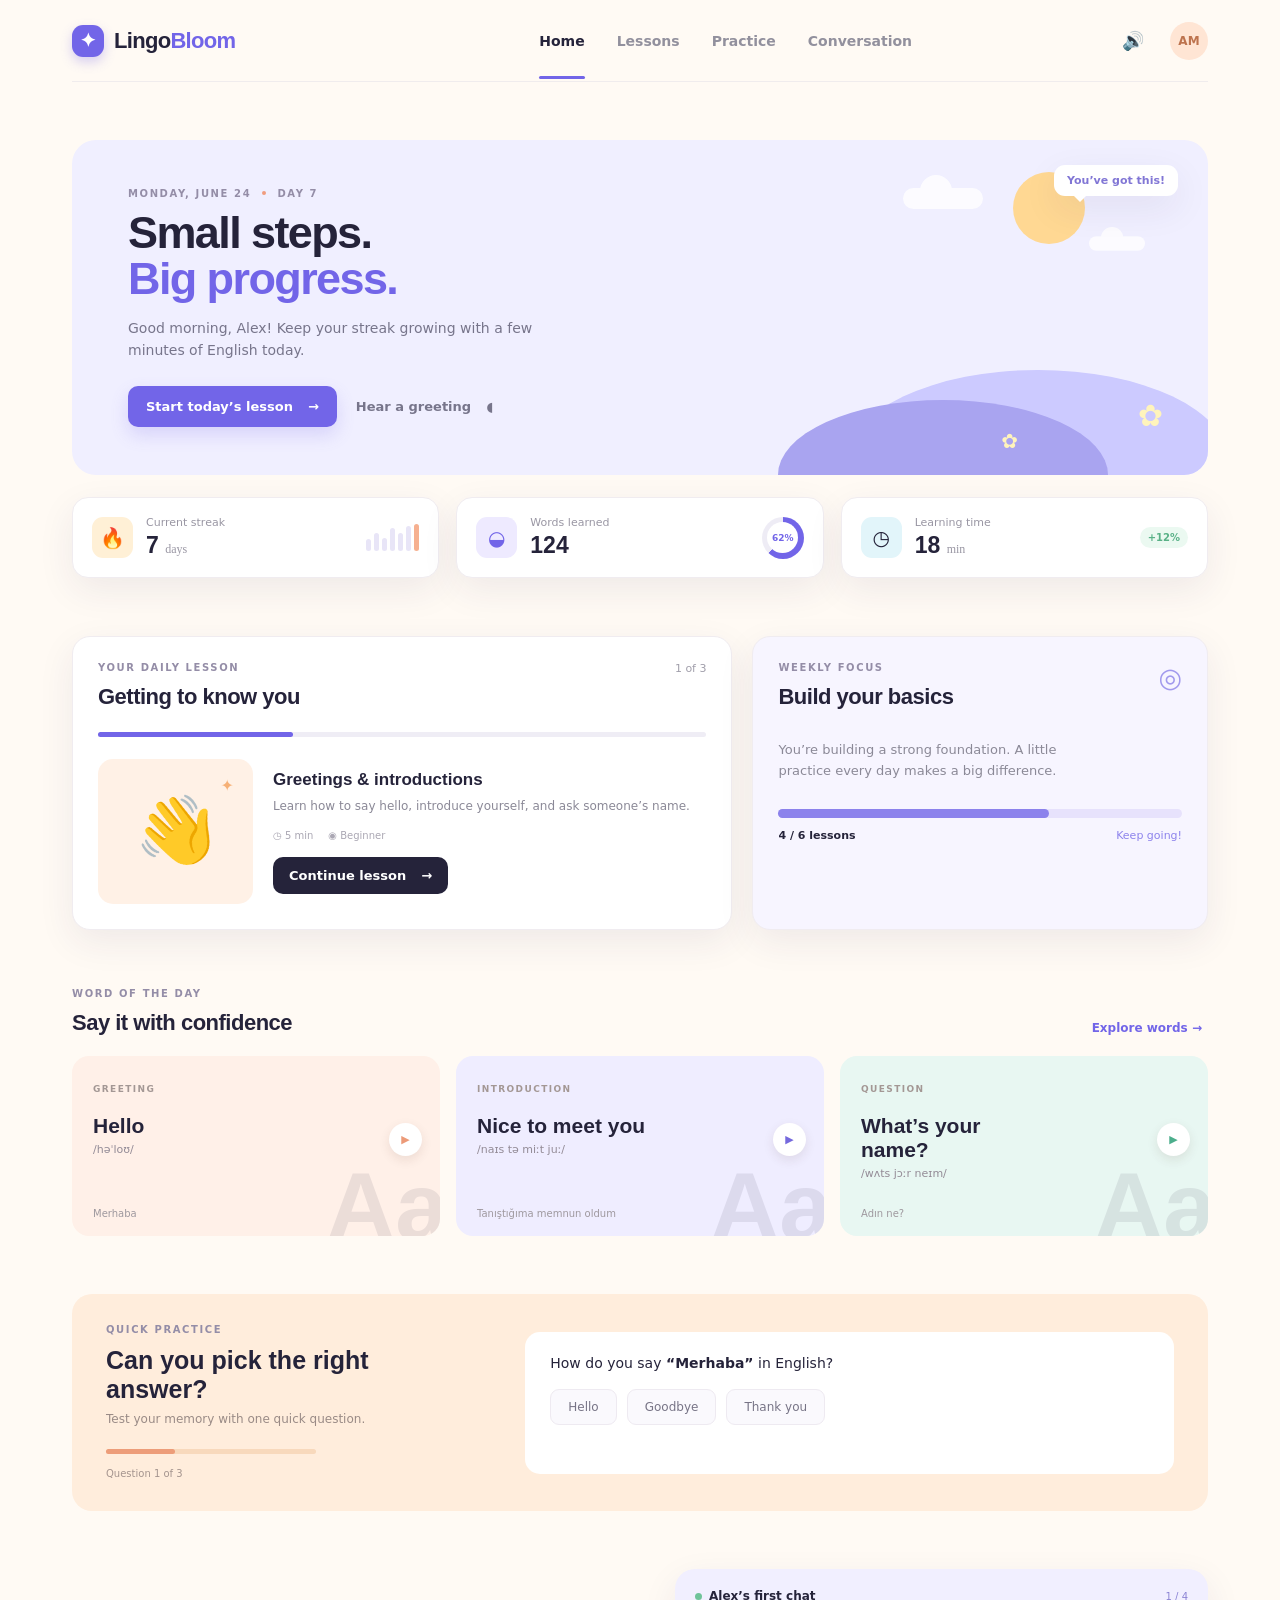
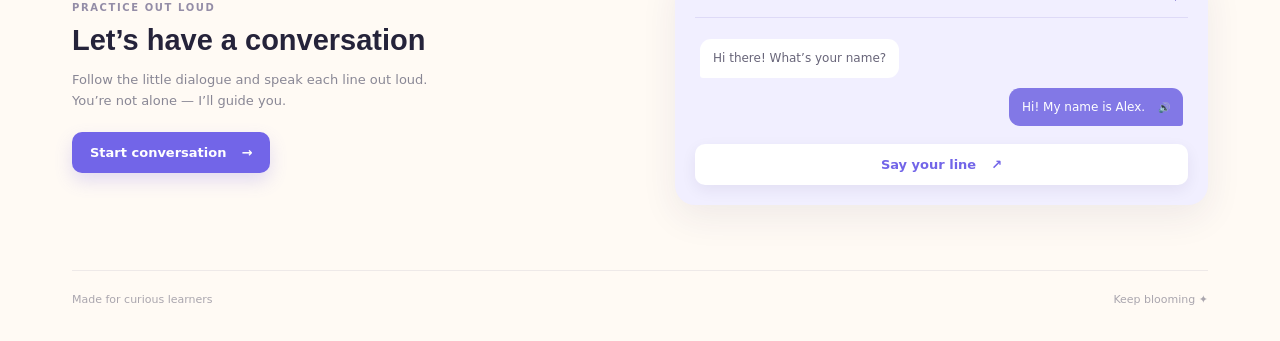
==== index.html @ 83418c1d "Deploy English learning app to GitHub Pages Co-authored-by: Copilot App <223556219+Copilot@users.nor" ====
<!doctype html>
<html lang="en">
  <head>
    <meta charset="UTF-8" />
    <meta name="viewport" content="width=device-width, initial-scale=1.0" />
    <meta name="description" content="LingoBloom — a friendly beginner English learning dashboard." />
    <title>LingoBloom · Learn English</title>
    <link rel="stylesheet" href="styles.css" />
  </head>
  <body>
    <div class="app-shell">
      <header class="topbar">
        <a class="brand" href="#home" aria-label="LingoBloom home">
          <span class="brand-mark">✦</span>
          <span>Lingo<span>Bloom</span></span>
        </a>
        <nav class="desktop-nav" aria-label="Main navigation">
          <a class="active" href="#home">Home</a>
          <a href="#lesson">Lessons</a>
          <a href="#practice">Practice</a>
          <a href="#conversation">Conversation</a>
        </nav>
        <div class="top-actions">
          <button class="icon-button" id="soundToggle" aria-label="Toggle sound" title="Toggle sound">🔊</button>
          <div class="avatar" aria-label="Learner profile">AM</div>
        </div>
      </header>

      <main>
        <section class="hero section" id="home">
          <div class="hero-copy">
            <p class="eyebrow">MONDAY, JUNE 24 <span class="dot"></span> DAY 7</p>
            <h1>Small steps.<br /><em>Big progress.</em></h1>
            <p class="hero-text">Good morning, Alex! Keep your streak growing with a few minutes of English today.</p>
            <div class="hero-actions">
              <a class="button button-primary" href="#lesson">Start today’s lesson <span>→</span></a>
              <button class="button button-quiet" id="greetButton">Hear a greeting <span>◖</span></button>
            </div>
          </div>
          <div class="hero-art" aria-hidden="true">
            <div class="sun"></div>
            <div class="cloud cloud-one"></div><div class="cloud cloud-two"></div>
            <div class="hill hill-back"></div><div class="hill hill-front"></div>
            <div class="flower flower-one">✿</div><div class="flower flower-two">✿</div>
            <div class="speech-bubble">You’ve got this!</div>
          </div>
        </section>

        <section class="stats-grid" aria-label="Your learning stats">
          <article class="stat-card streak-card">
            <div class="stat-icon">🔥</div><div><span class="stat-label">Current streak</span><strong>7 <small>days</small></strong></div>
            <div class="mini-bars" aria-hidden="true"><i></i><i></i><i></i><i></i><i></i><i></i><i class="today"></i></div>
          </article>
          <article class="stat-card">
            <div class="stat-icon purple">◒</div><div><span class="stat-label">Words learned</span><strong>124</strong></div>
            <div class="progress-ring" aria-label="62 percent of weekly goal"><span>62%</span></div>
          </article>
          <article class="stat-card">
            <div class="stat-icon blue">◷</div><div><span class="stat-label">Learning time</span><strong>18 <small>min</small></strong></div>
            <span class="trend">+12%</span>
          </article>
        </section>

        <div class="content-grid section">
          <section class="panel lesson-panel" id="lesson">
            <div class="panel-heading">
              <div><p class="eyebrow">YOUR DAILY LESSON</p><h2>Getting to know you</h2></div>
              <span class="lesson-count">1 of 3</span>
            </div>
            <div class="lesson-progress"><span></span></div>
            <div class="lesson-body">
              <div class="lesson-illustration" aria-hidden="true"><span>👋</span><i>✦</i></div>
              <div class="lesson-details">
                <h3>Greetings & introductions</h3>
                <p>Learn how to say hello, introduce yourself, and ask someone’s name.</p>
                <div class="lesson-meta"><span>◷ 5 min</span><span>◉ Beginner</span></div>
                <a class="button button-dark" href="#vocabulary">Continue lesson <span>→</span></a>
              </div>
            </div>
          </section>

          <aside class="panel focus-panel">
            <div class="panel-heading"><div><p class="eyebrow">WEEKLY FOCUS</p><h2>Build your basics</h2></div><span class="target-icon">◎</span></div>
            <p class="focus-copy">You’re building a strong foundation. A little practice every day makes a big difference.</p>
            <div class="focus-meter"><span></span></div>
            <div class="focus-footer"><strong>4 / 6 lessons</strong><span>Keep going!</span></div>
          </aside>
        </div>

        <section class="section" id="vocabulary">
          <div class="section-heading"><div><p class="eyebrow">WORD OF THE DAY</p><h2>Say it with confidence</h2></div><button class="text-button" id="shuffleWords">Explore words <span>→</span></button></div>
          <div class="vocab-grid">
            <article class="vocab-card coral"><span class="word-type">GREETING</span><h3>Hello</h3><p>/həˈloʊ/</p><button class="play-word" data-speech="Hello!">▶</button><span class="translation">Merhaba</span></article>
            <article class="vocab-card lavender"><span class="word-type">INTRODUCTION</span><h3>Nice to meet you</h3><p>/naɪs tə miːt juː/</p><button class="play-word" data-speech="Nice to meet you!">▶</button><span class="translation">Tanıştığıma memnun oldum</span></article>
            <article class="vocab-card mint"><span class="word-type">QUESTION</span><h3>What’s your name?</h3><p>/wʌts jɔːr neɪm/</p><button class="play-word" data-speech="What's your name?">▶</button><span class="translation">Adın ne?</span></article>
          </div>
        </section>

        <section class="practice-row section" id="practice">
          <div class="practice-copy"><p class="eyebrow">QUICK PRACTICE</p><h2>Can you pick the right answer?</h2><p>Test your memory with one quick question.</p><div class="quiz-progress"><span></span></div><span class="question-count">Question 1 of 3</span></div>
          <div class="quiz-card" id="quizCard"><p class="quiz-prompt">How do you say <strong>“Merhaba”</strong> in English?</p><div class="quiz-options"><button data-correct="true">Hello</button><button>Goodbye</button><button>Thank you</button></div><p class="quiz-feedback" aria-live="polite"></p></div>
        </section>

        <section class="conversation-section section" id="conversation">
          <div class="conversation-copy"><p class="eyebrow">PRACTICE OUT LOUD</p><h2>Let’s have a conversation</h2><p>Follow the little dialogue and speak each line out loud. You’re not alone — I’ll guide you.</p><a class="button button-primary" href="#conversationCard">Start conversation <span>→</span></a></div>
          <div class="conversation-card" id="conversationCard">
            <div class="conversation-top"><span class="online-dot"></span><strong>Alex’s first chat</strong><span class="progress-pill">1 / 4</span></div>
            <div class="chat"><div class="message bot">Hi there! What’s your name?</div><button class="message user-message speak-message" data-speech="Hi! My name is Alex.">Hi! My name is Alex. <span>🔊</span></button><div class="message bot next-message hidden">Nice to meet you, Alex!</div></div>
            <button class="button button-light" id="nextConversation">Say your line <span>↗</span></button>
          </div>
        </section>
      </main>
      <footer><span>Made for curious learners</span><span>Keep blooming ✦</span></footer>
    </div>
    <script src="app.js"></script>
  </body>
</html>
---- styles.css ----
:root{--ink:#25233a;--muted:#77758a;--cream:#fffaf4;--purple:#7265e8;--purple-dark:#5548c9;--line:#eeeaf0;--shadow:0 12px 36px rgba(49,39,88,.08);font-family:Inter,ui-sans-serif,system-ui,-apple-system,BlinkMacSystemFont,"Segoe UI",sans-serif;color:var(--ink);background:var(--cream)}
*{box-sizing:border-box}html{scroll-behavior:smooth}body{margin:0;background:var(--cream)}button,a{font:inherit}button{cursor:pointer;border:0}a{text-decoration:none;color:inherit}.app-shell{max-width:1220px;margin:auto;padding:0 42px}.topbar{height:82px;display:flex;align-items:center;justify-content:space-between;border-bottom:1px solid #f0eced}.brand{display:flex;align-items:center;gap:10px;font:700 22px Outfit,sans-serif;letter-spacing:-.7px}.brand span span{color:var(--purple)}.brand-mark{display:grid;place-items:center;width:32px;height:32px;border-radius:11px;background:var(--purple);color:white;font-size:19px;box-shadow:0 5px 12px #7669e84d}.desktop-nav{display:flex;gap:32px;margin-left:100px}.desktop-nav a{color:#92909d;font-size:14px;font-weight:600;padding:30px 0;position:relative}.desktop-nav a.active,.desktop-nav a:hover{color:var(--ink)}.desktop-nav a.active:after{content:'';position:absolute;bottom:0;left:0;right:0;height:3px;background:var(--purple);border-radius:5px}.top-actions{display:flex;align-items:center;gap:20px}.icon-button{background:none;color:#77758a;font-size:18px}.avatar{display:grid;place-items:center;width:38px;height:38px;border-radius:50%;background:#ffe5d4;color:#bd734e;font-size:12px;font-weight:700}.section{margin-top:58px}.hero{display:flex;min-height:290px;position:relative;overflow:hidden;border-radius:24px;padding:48px 56px;background:#f0efff}.hero-copy{position:relative;z-index:2;max-width:580px}.eyebrow{font-size:10px;letter-spacing:1.6px;font-weight:700;color:#948da7;margin:0 0 11px}.dot{display:inline-block;width:4px;height:4px;background:#f09c7f;border-radius:50%;margin:0 6px 2px}.hero h1{font:600 45px/1.03 Outfit,sans-serif;letter-spacing:-1.6px;margin:0 0 14px}.hero h1 em{font-style:normal;color:var(--purple)}.hero-text{max-width:410px;color:#77758b;line-height:1.6;font-size:14px;margin:0 0 25px}.hero-actions{display:flex;align-items:center;gap:15px}.button{display:inline-flex;align-items:center;gap:15px;padding:13px 18px;border-radius:10px;font-size:13px;font-weight:700;transition:.2s}.button:hover{transform:translateY(-2px)}.button-primary{background:var(--purple);color:white;box-shadow:0 8px 18px #7265e833}.button-primary:hover{background:var(--purple-dark)}.button-quiet{background:transparent;color:#77758b;padding-left:4px}.button-dark{background:var(--ink);color:#fff;padding:11px 16px}.button-light{background:#fff;color:var(--purple);box-shadow:0 5px 15px #271e5712}.hero-art{position:absolute;right:0;top:0;width:45%;height:100%;overflow:hidden}.sun{position:absolute;width:72px;height:72px;border-radius:50%;background:#ffd893;right:24%;top:32px}.cloud{position:absolute;background:#fff;border-radius:30px;width:80px;height:21px;opacity:.8}.cloud:before{content:'';position:absolute;width:32px;height:32px;border-radius:50%;background:inherit;left:17px;top:-13px}.cloud-one{top:48px;right:44%}.cloud-two{top:93px;right:10%;transform:scale(.7)}.hill{position:absolute;border-radius:50% 50% 0 0;bottom:-75px}.hill-back{background:#cccaff;width:380px;height:180px;right:-20px}.hill-front{background:#a9a4f0;width:330px;height:150px;right:100px}.flower{position:absolute;color:#fff4bc;font-size:30px}.flower-one{bottom:42px;right:45px}.flower-two{bottom:22px;right:190px;font-size:20px}.speech-bubble{position:absolute;right:30px;top:25px;padding:9px 13px;background:#fff;border-radius:11px;color:#8176d5;font-size:11px;font-weight:700;box-shadow:var(--shadow)}.speech-bubble:after{content:'';position:absolute;bottom:-6px;left:20px;border:6px solid transparent;border-top-color:#fff;border-bottom:0}.stats-grid{display:grid;grid-template-columns:repeat(3,1fr);gap:17px;margin-top:22px}.stat-card{background:white;border:1px solid #f0ecf0;border-radius:16px;padding:18px 19px;display:flex;align-items:center;gap:13px;position:relative;box-shadow:var(--shadow)}.stat-icon{display:grid;place-items:center;background:#fff0d6;border-radius:11px;width:41px;height:41px;font-size:20px}.stat-icon.purple{background:#eeeaff;color:#7265e8}.stat-icon.blue{background:#e2f5fa}.stat-label{display:block;color:#9996a3;font-size:11px;margin-bottom:3px}.stat-card strong{font:600 23px Outfit,sans-serif}.stat-card small{font:500 12px 'DM Sans';color:#9996a3}.mini-bars{display:flex;gap:3px;align-items:end;height:27px;margin-left:auto}.mini-bars i{width:5px;height:12px;background:#e8e5f7;border-radius:4px}.mini-bars i:nth-child(2){height:18px}.mini-bars i:nth-child(3){height:13px}.mini-bars i:nth-child(4){height:23px}.mini-bars i:nth-child(5){height:18px}.mini-bars i:nth-child(6){height:25px}.mini-bars .today{height:27px;background:#f6b090}.progress-ring{margin-left:auto;width:42px;height:42px;border-radius:50%;display:grid;place-items:center;background:conic-gradient(var(--purple) 62%,#eeecf5 0)}.progress-ring:before{content:'';position:absolute;background:#fff;width:31px;height:31px;border-radius:50%}.progress-ring span{position:relative;font-size:9px;font-weight:700;color:#7265e8}.trend{margin-left:auto;color:#59b187;background:#ebf9f1;border-radius:12px;padding:5px 8px;font-size:10px;font-weight:700}.content-grid{display:grid;grid-template-columns:1.45fr 1fr;gap:20px}.panel{background:#fff;border:1px solid #f0ecf0;border-radius:18px;padding:25px;box-shadow:var(--shadow)}.panel-heading,.section-heading{display:flex;justify-content:space-between;align-items:flex-start}.panel h2,.section-heading h2{font:600 22px Outfit,sans-serif;margin:0;letter-spacing:-.5px}.lesson-count{font-size:11px;color:#a09eaa}.lesson-progress,.quiz-progress{height:5px;background:#efedf5;border-radius:9px;margin:22px 0}.lesson-progress span{display:block;height:100%;width:32%;background:var(--purple);border-radius:9px}.lesson-body{display:flex;gap:20px;align-items:center}.lesson-illustration{height:145px;width:155px;flex-shrink:0;display:grid;place-items:center;background:#fff1e6;border-radius:15px;position:relative}.lesson-illustration span{font-size:65px;transform:rotate(-8deg)}.lesson-illustration i{position:absolute;right:19px;top:17px;color:#f6b076;font-style:normal}.lesson-details h3{font:600 17px Outfit,sans-serif;margin:0 0 7px}.lesson-details p,.focus-copy{color:#8b8997;font-size:12px;line-height:1.6;margin:0 0 13px}.lesson-meta{display:flex;gap:15px;color:#aaa7b3;font-size:10px;margin-bottom:16px}.focus-panel{background:#f7f5ff}.target-icon{font-size:27px;color:#a29aed}.focus-copy{font-size:13px;max-width:280px;margin-top:30px}.focus-meter{height:9px;border-radius:9px;background:#e7e2fc;margin:27px 0 11px}.focus-meter span{display:block;width:67%;height:100%;background:#8c82ec;border-radius:9px}.focus-footer{display:flex;justify-content:space-between;font-size:11px}.focus-footer span{color:#8c82ec}.section-heading{margin-bottom:20px;align-items:end}.text-button{background:none;color:var(--purple);font-weight:700;font-size:12px}.vocab-grid{display:grid;grid-template-columns:repeat(3,1fr);gap:16px}.vocab-card{min-height:180px;border-radius:17px;padding:21px;position:relative;overflow:hidden}.vocab-card:after{content:'Aa';position:absolute;right:-8px;bottom:-25px;font:700 95px Outfit,sans-serif;opacity:.09}.coral{background:#fff0e8}.lavender{background:#efedff}.mint{background:#e8f7f2}.word-type{color:#a39794;font-size:9px;letter-spacing:1.4px;font-weight:700}.vocab-card h3{font:600 21px Outfit,sans-serif;margin:18px 0 5px;max-width:180px}.vocab-card p{color:#938b96;font-size:11px;margin:0}.play-word{position:absolute;right:18px;top:67px;width:33px;height:33px;border-radius:50%;background:#fff;color:#ec9a78;font-size:11px;box-shadow:0 4px 11px #4e28201a}.lavender .play-word{color:#7569dd}.mint .play-word{color:#4cae8c}.translation{position:absolute;bottom:17px;color:#9e989e;font-size:10px}.practice-row{display:grid;grid-template-columns:.75fr 1.25fr;gap:30px;align-items:center;background:#ffeddc;border-radius:20px;padding:30px 34px}.practice-row.section{margin-top:58px}.practice-copy h2{font:600 25px Outfit,sans-serif;margin:0 0 8px;max-width:280px}.practice-copy>p:not(.eyebrow){color:#9a8b86;font-size:12px;margin:0}.quiz-progress{margin:23px 0 8px;background:#f8d9bc;width:210px}.quiz-progress span{display:block;width:33%;height:100%;background:#ed9d79;border-radius:9px}.question-count{font-size:10px;color:#a4948e}.quiz-card{background:#fff;border-radius:15px;padding:23px 25px}.quiz-prompt{margin:0 0 18px;font-size:14px}.quiz-options{display:flex;gap:10px;flex-wrap:wrap}.quiz-options button{background:#faf9fd;border:1px solid #eeeaf1;border-radius:9px;padding:10px 17px;color:#777486;font-size:12px}.quiz-options button:hover,.quiz-options button.selected{border-color:var(--purple);color:var(--purple);background:#f5f3ff}.quiz-options button.correct{background:#e7f8f0;border-color:#76c49e;color:#328560}.quiz-options button.wrong{background:#fff0ef;border-color:#eaa09a;color:#c4615b}.quiz-feedback{font-size:11px;font-weight:700;margin:14px 0 0;min-height:12px}.conversation-section{display:grid;grid-template-columns:1fr 1fr;gap:70px;align-items:center;padding-bottom:65px}.conversation-copy h2{font:600 29px Outfit,sans-serif;margin:0 0 12px}.conversation-copy>p:not(.eyebrow){color:#898795;font-size:13px;line-height:1.65;max-width:380px;margin:0 0 20px}.conversation-card{background:#f1efff;border-radius:20px;padding:20px;box-shadow:var(--shadow)}.conversation-top{display:flex;align-items:center;gap:7px;border-bottom:1px solid #dedaf7;padding-bottom:14px;font-size:12px}.online-dot{width:7px;height:7px;background:#6fc39a;border-radius:50%}.progress-pill{margin-left:auto;color:#8b83d4;font-size:10px}.chat{padding:21px 5px 10px;display:flex;flex-direction:column;gap:10px}.message{padding:11px 13px;border-radius:11px;font-size:12px;max-width:83%;line-height:1.35}.bot{background:#fff;color:#686579;align-self:flex-start;border-bottom-left-radius:3px}.user-message{background:#8278e6;color:#fff;align-self:flex-end;border-bottom-right-radius:3px;text-align:left}.user-message span{margin-left:9px;font-size:10px}.hidden{display:none!important}.conversation-card>.button{width:100%;justify-content:center;margin-top:8px}footer{border-top:1px solid #eee9e8;padding:22px 0 35px;color:#aaa6ae;font-size:11px;display:flex;justify-content:space-between}
@media(max-width:800px){.app-shell{padding:0 18px}.topbar{height:70px}.desktop-nav{display:none}.hero{padding:35px 25px;min-height:390px}.hero-art{width:100%;height:160px;top:auto;bottom:0;opacity:.8}.hero-copy{max-width:100%}.hero h1{font-size:39px}.hero-text{max-width:330px}.stats-grid{grid-template-columns:1fr}.content-grid,.practice-row,.conversation-section{grid-template-columns:1fr}.content-grid{gap:16px}.section{margin-top:38px}.lesson-body{align-items:flex-start}.lesson-illustration{width:115px;height:125px}.lesson-illustration span{font-size:48px}.vocab-grid{grid-template-columns:1fr}.vocab-card{min-height:150px}.conversation-section{gap:30px;padding-bottom:40px}.conversation-copy h2{font-size:26px}.practice-row{padding:25px}.practice-copy h2{max-width:none}.section-heading h2{font-size:20px}.top-actions{gap:12px}}
@media(max-width:420px){.hero-actions{align-items:flex-start;flex-direction:column;gap:8px}.lesson-body{flex-direction:column}.lesson-illustration{width:100%;height:90px}.lesson-illustration span{font-size:40px}.lesson-illustration i{right:25%;top:20px}}
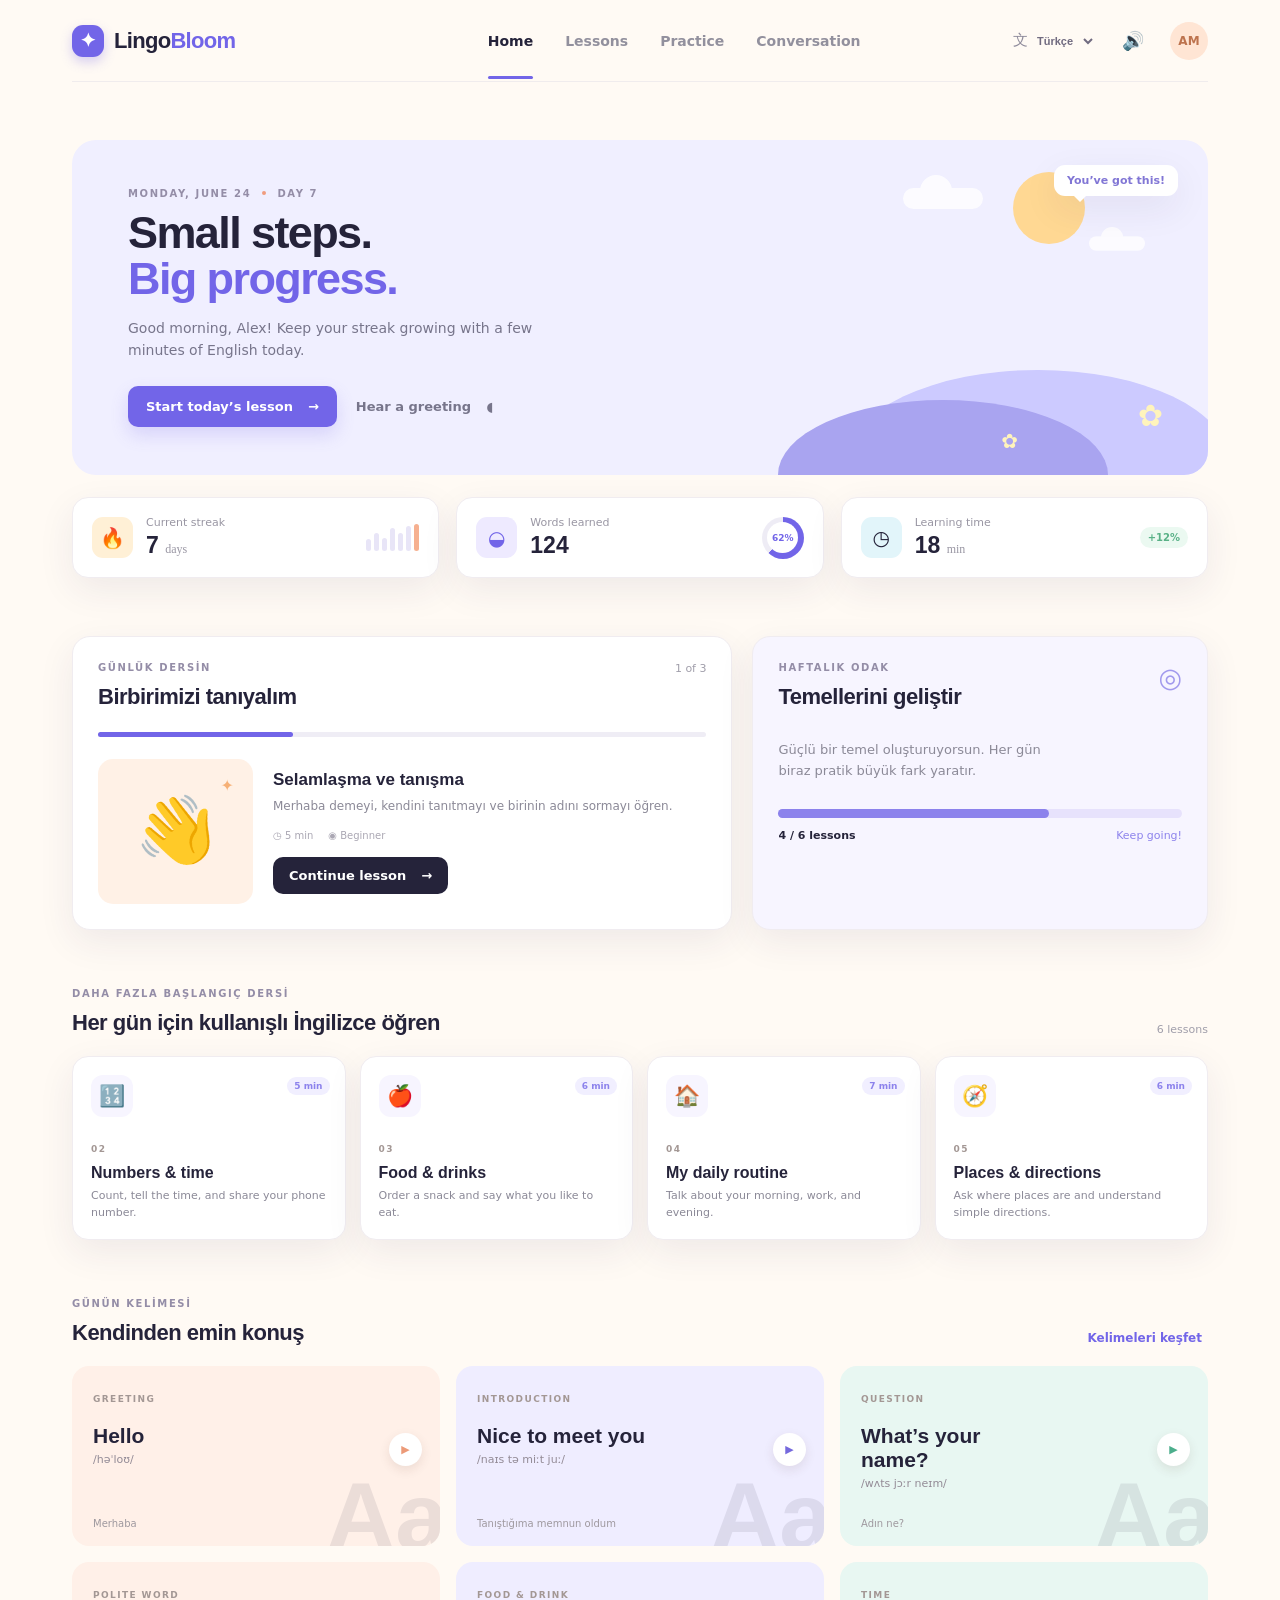
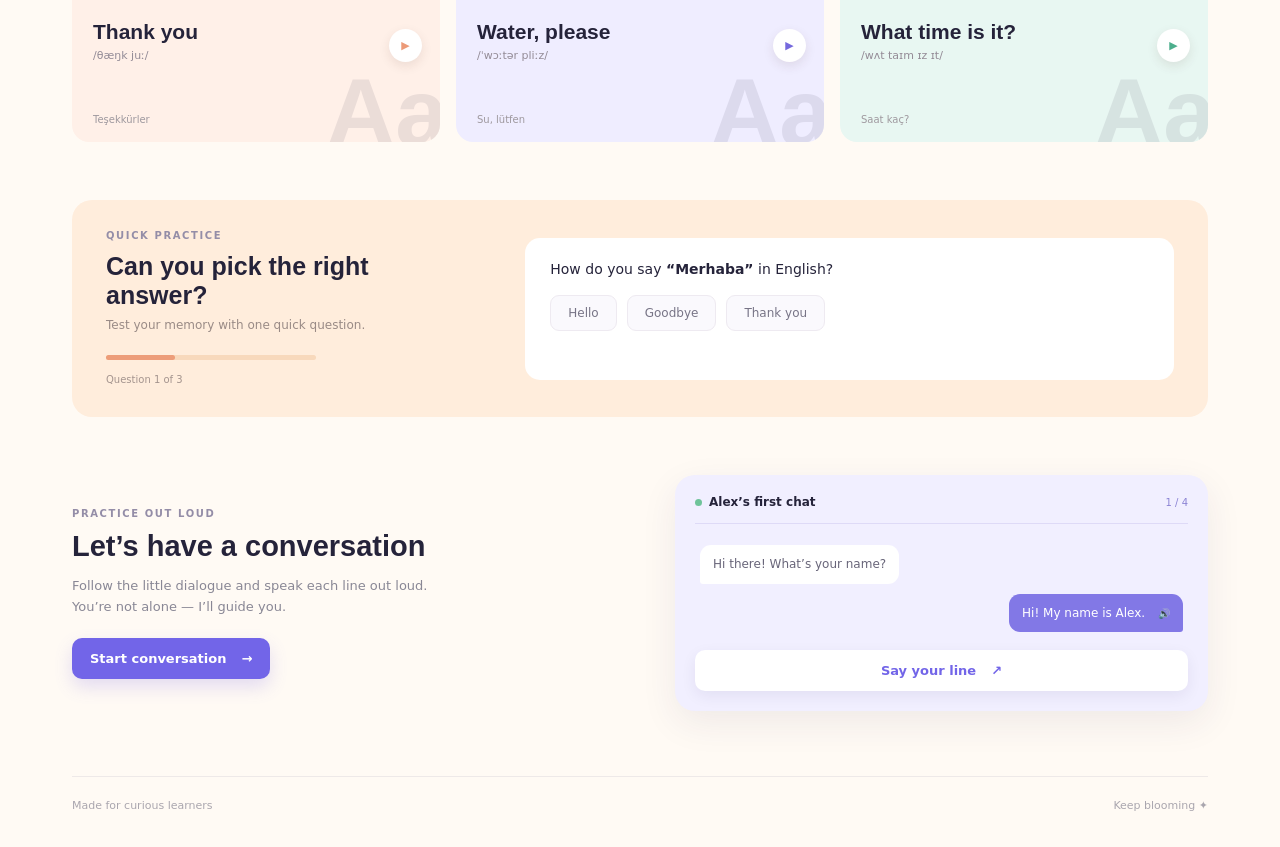
==== commit 70ce7359: "Expand lessons and add language translations Co-authored-by: Copilot App <223556219+Copilot@users.no" ====
--- a/index.html
+++ b/index.html
@@ -21,6 +21,7 @@
           <a href="#conversation">Conversation</a>
         </nav>
         <div class="top-actions">
+          <label class="language-picker" for="languageSelect"><span aria-hidden="true">文</span><select id="languageSelect" aria-label="Choose translation language"><option value="tr">Türkçe</option><option value="es">Español</option></select></label>
           <button class="icon-button" id="soundToggle" aria-label="Toggle sound" title="Toggle sound">🔊</button>
           <div class="avatar" aria-label="Learner profile">AM</div>
         </div>
@@ -64,15 +65,15 @@
         <div class="content-grid section">
           <section class="panel lesson-panel" id="lesson">
             <div class="panel-heading">
-              <div><p class="eyebrow">YOUR DAILY LESSON</p><h2>Getting to know you</h2></div>
+              <div><p class="eyebrow" data-i18n="dailyLesson">YOUR DAILY LESSON</p><h2 data-i18n="gettingToKnow">Getting to know you</h2></div>
               <span class="lesson-count">1 of 3</span>
             </div>
             <div class="lesson-progress"><span></span></div>
             <div class="lesson-body">
               <div class="lesson-illustration" aria-hidden="true"><span>👋</span><i>✦</i></div>
               <div class="lesson-details">
-                <h3>Greetings & introductions</h3>
-                <p>Learn how to say hello, introduce yourself, and ask someone’s name.</p>
+                <h3 data-i18n="greetingsTitle">Greetings & introductions</h3>
+                <p data-i18n="greetingsDescription">Learn how to say hello, introduce yourself, and ask someone’s name.</p>
                 <div class="lesson-meta"><span>◷ 5 min</span><span>◉ Beginner</span></div>
                 <a class="button button-dark" href="#vocabulary">Continue lesson <span>→</span></a>
               </div>
@@ -80,19 +81,32 @@
           </section>
 
           <aside class="panel focus-panel">
-            <div class="panel-heading"><div><p class="eyebrow">WEEKLY FOCUS</p><h2>Build your basics</h2></div><span class="target-icon">◎</span></div>
-            <p class="focus-copy">You’re building a strong foundation. A little practice every day makes a big difference.</p>
+            <div class="panel-heading"><div><p class="eyebrow" data-i18n="weeklyFocus">WEEKLY FOCUS</p><h2 data-i18n="buildBasics">Build your basics</h2></div><span class="target-icon">◎</span></div>
+            <p class="focus-copy" data-i18n="focusDescription">You’re building a strong foundation. A little practice every day makes a big difference.</p>
             <div class="focus-meter"><span></span></div>
             <div class="focus-footer"><strong>4 / 6 lessons</strong><span>Keep going!</span></div>
           </aside>
         </div>
 
+        <section class="section curriculum-section" id="curriculum">
+          <div class="section-heading"><div><p class="eyebrow" data-i18n="moreLessons">MORE BEGINNER LESSONS</p><h2 data-i18n="learnEveryday">Learn useful English for every day</h2></div><span class="lesson-count">6 lessons</span></div>
+          <div class="curriculum-grid">
+            <article class="curriculum-card"><span class="curriculum-emoji">🔢</span><div><span class="word-type">02</span><h3>Numbers & time</h3><p>Count, tell the time, and share your phone number.</p></div><span class="lesson-tag">5 min</span></article>
+            <article class="curriculum-card"><span class="curriculum-emoji">🍎</span><div><span class="word-type">03</span><h3>Food & drinks</h3><p>Order a snack and say what you like to eat.</p></div><span class="lesson-tag">6 min</span></article>
+            <article class="curriculum-card"><span class="curriculum-emoji">🏠</span><div><span class="word-type">04</span><h3>My daily routine</h3><p>Talk about your morning, work, and evening.</p></div><span class="lesson-tag">7 min</span></article>
+            <article class="curriculum-card"><span class="curriculum-emoji">🧭</span><div><span class="word-type">05</span><h3>Places & directions</h3><p>Ask where places are and understand simple directions.</p></div><span class="lesson-tag">6 min</span></article>
+          </div>
+        </section>
+
         <section class="section" id="vocabulary">
-          <div class="section-heading"><div><p class="eyebrow">WORD OF THE DAY</p><h2>Say it with confidence</h2></div><button class="text-button" id="shuffleWords">Explore words <span>→</span></button></div>
+          <div class="section-heading"><div><p class="eyebrow" data-i18n="wordOfDay">WORD OF THE DAY</p><h2 data-i18n="sayWithConfidence">Say it with confidence</h2></div><button class="text-button" id="shuffleWords" data-i18n="exploreWords">Explore words <span>→</span></button></div>
           <div class="vocab-grid">
-            <article class="vocab-card coral"><span class="word-type">GREETING</span><h3>Hello</h3><p>/həˈloʊ/</p><button class="play-word" data-speech="Hello!">▶</button><span class="translation">Merhaba</span></article>
-            <article class="vocab-card lavender"><span class="word-type">INTRODUCTION</span><h3>Nice to meet you</h3><p>/naɪs tə miːt juː/</p><button class="play-word" data-speech="Nice to meet you!">▶</button><span class="translation">Tanıştığıma memnun oldum</span></article>
-            <article class="vocab-card mint"><span class="word-type">QUESTION</span><h3>What’s your name?</h3><p>/wʌts jɔːr neɪm/</p><button class="play-word" data-speech="What's your name?">▶</button><span class="translation">Adın ne?</span></article>
+            <article class="vocab-card coral" data-translation-tr="Merhaba" data-translation-es="Hola"><span class="word-type">GREETING</span><h3>Hello</h3><p>/həˈloʊ/</p><button class="play-word" data-speech="Hello!">▶</button><span class="translation">Merhaba</span></article>
+            <article class="vocab-card lavender" data-translation-tr="Tanıştığıma memnun oldum" data-translation-es="Mucho gusto"><span class="word-type">INTRODUCTION</span><h3>Nice to meet you</h3><p>/naɪs tə miːt juː/</p><button class="play-word" data-speech="Nice to meet you!">▶</button><span class="translation">Tanıştığıma memnun oldum</span></article>
+            <article class="vocab-card mint" data-translation-tr="Adın ne?" data-translation-es="¿Cómo te llamas?"><span class="word-type">QUESTION</span><h3>What’s your name?</h3><p>/wʌts jɔːr neɪm/</p><button class="play-word" data-speech="What's your name?">▶</button><span class="translation">Adın ne?</span></article>
+            <article class="vocab-card coral" data-translation-tr="Teşekkürler" data-translation-es="Gracias"><span class="word-type">POLITE WORD</span><h3>Thank you</h3><p>/θæŋk juː/</p><button class="play-word" data-speech="Thank you!">▶</button><span class="translation">Teşekkürler</span></article>
+            <article class="vocab-card lavender" data-translation-tr="Su, lütfen" data-translation-es="Agua, por favor"><span class="word-type">FOOD & DRINK</span><h3>Water, please</h3><p>/ˈwɔːtər pliːz/</p><button class="play-word" data-speech="Water, please.">▶</button><span class="translation">Su, lütfen</span></article>
+            <article class="vocab-card mint" data-translation-tr="Saat kaç?" data-translation-es="¿Qué hora es?"><span class="word-type">TIME</span><h3>What time is it?</h3><p>/wʌt taɪm ɪz ɪt/</p><button class="play-word" data-speech="What time is it?">▶</button><span class="translation">Saat kaç?</span></article>
           </div>
         </section>
 
--- a/styles.css
+++ b/styles.css
@@ -1,4 +1,5 @@
 :root{--ink:#25233a;--muted:#77758a;--cream:#fffaf4;--purple:#7265e8;--purple-dark:#5548c9;--line:#eeeaf0;--shadow:0 12px 36px rgba(49,39,88,.08);font-family:Inter,ui-sans-serif,system-ui,-apple-system,BlinkMacSystemFont,"Segoe UI",sans-serif;color:var(--ink);background:var(--cream)}
-*{box-sizing:border-box}html{scroll-behavior:smooth}body{margin:0;background:var(--cream)}button,a{font:inherit}button{cursor:pointer;border:0}a{text-decoration:none;color:inherit}.app-shell{max-width:1220px;margin:auto;padding:0 42px}.topbar{height:82px;display:flex;align-items:center;justify-content:space-between;border-bottom:1px solid #f0eced}.brand{display:flex;align-items:center;gap:10px;font:700 22px Outfit,sans-serif;letter-spacing:-.7px}.brand span span{color:var(--purple)}.brand-mark{display:grid;place-items:center;width:32px;height:32px;border-radius:11px;background:var(--purple);color:white;font-size:19px;box-shadow:0 5px 12px #7669e84d}.desktop-nav{display:flex;gap:32px;margin-left:100px}.desktop-nav a{color:#92909d;font-size:14px;font-weight:600;padding:30px 0;position:relative}.desktop-nav a.active,.desktop-nav a:hover{color:var(--ink)}.desktop-nav a.active:after{content:'';position:absolute;bottom:0;left:0;right:0;height:3px;background:var(--purple);border-radius:5px}.top-actions{display:flex;align-items:center;gap:20px}.icon-button{background:none;color:#77758a;font-size:18px}.avatar{display:grid;place-items:center;width:38px;height:38px;border-radius:50%;background:#ffe5d4;color:#bd734e;font-size:12px;font-weight:700}.section{margin-top:58px}.hero{display:flex;min-height:290px;position:relative;overflow:hidden;border-radius:24px;padding:48px 56px;background:#f0efff}.hero-copy{position:relative;z-index:2;max-width:580px}.eyebrow{font-size:10px;letter-spacing:1.6px;font-weight:700;color:#948da7;margin:0 0 11px}.dot{display:inline-block;width:4px;height:4px;background:#f09c7f;border-radius:50%;margin:0 6px 2px}.hero h1{font:600 45px/1.03 Outfit,sans-serif;letter-spacing:-1.6px;margin:0 0 14px}.hero h1 em{font-style:normal;color:var(--purple)}.hero-text{max-width:410px;color:#77758b;line-height:1.6;font-size:14px;margin:0 0 25px}.hero-actions{display:flex;align-items:center;gap:15px}.button{display:inline-flex;align-items:center;gap:15px;padding:13px 18px;border-radius:10px;font-size:13px;font-weight:700;transition:.2s}.button:hover{transform:translateY(-2px)}.button-primary{background:var(--purple);color:white;box-shadow:0 8px 18px #7265e833}.button-primary:hover{background:var(--purple-dark)}.button-quiet{background:transparent;color:#77758b;padding-left:4px}.button-dark{background:var(--ink);color:#fff;padding:11px 16px}.button-light{background:#fff;color:var(--purple);box-shadow:0 5px 15px #271e5712}.hero-art{position:absolute;right:0;top:0;width:45%;height:100%;overflow:hidden}.sun{position:absolute;width:72px;height:72px;border-radius:50%;background:#ffd893;right:24%;top:32px}.cloud{position:absolute;background:#fff;border-radius:30px;width:80px;height:21px;opacity:.8}.cloud:before{content:'';position:absolute;width:32px;height:32px;border-radius:50%;background:inherit;left:17px;top:-13px}.cloud-one{top:48px;right:44%}.cloud-two{top:93px;right:10%;transform:scale(.7)}.hill{position:absolute;border-radius:50% 50% 0 0;bottom:-75px}.hill-back{background:#cccaff;width:380px;height:180px;right:-20px}.hill-front{background:#a9a4f0;width:330px;height:150px;right:100px}.flower{position:absolute;color:#fff4bc;font-size:30px}.flower-one{bottom:42px;right:45px}.flower-two{bottom:22px;right:190px;font-size:20px}.speech-bubble{position:absolute;right:30px;top:25px;padding:9px 13px;background:#fff;border-radius:11px;color:#8176d5;font-size:11px;font-weight:700;box-shadow:var(--shadow)}.speech-bubble:after{content:'';position:absolute;bottom:-6px;left:20px;border:6px solid transparent;border-top-color:#fff;border-bottom:0}.stats-grid{display:grid;grid-template-columns:repeat(3,1fr);gap:17px;margin-top:22px}.stat-card{background:white;border:1px solid #f0ecf0;border-radius:16px;padding:18px 19px;display:flex;align-items:center;gap:13px;position:relative;box-shadow:var(--shadow)}.stat-icon{display:grid;place-items:center;background:#fff0d6;border-radius:11px;width:41px;height:41px;font-size:20px}.stat-icon.purple{background:#eeeaff;color:#7265e8}.stat-icon.blue{background:#e2f5fa}.stat-label{display:block;color:#9996a3;font-size:11px;margin-bottom:3px}.stat-card strong{font:600 23px Outfit,sans-serif}.stat-card small{font:500 12px 'DM Sans';color:#9996a3}.mini-bars{display:flex;gap:3px;align-items:end;height:27px;margin-left:auto}.mini-bars i{width:5px;height:12px;background:#e8e5f7;border-radius:4px}.mini-bars i:nth-child(2){height:18px}.mini-bars i:nth-child(3){height:13px}.mini-bars i:nth-child(4){height:23px}.mini-bars i:nth-child(5){height:18px}.mini-bars i:nth-child(6){height:25px}.mini-bars .today{height:27px;background:#f6b090}.progress-ring{margin-left:auto;width:42px;height:42px;border-radius:50%;display:grid;place-items:center;background:conic-gradient(var(--purple) 62%,#eeecf5 0)}.progress-ring:before{content:'';position:absolute;background:#fff;width:31px;height:31px;border-radius:50%}.progress-ring span{position:relative;font-size:9px;font-weight:700;color:#7265e8}.trend{margin-left:auto;color:#59b187;background:#ebf9f1;border-radius:12px;padding:5px 8px;font-size:10px;font-weight:700}.content-grid{display:grid;grid-template-columns:1.45fr 1fr;gap:20px}.panel{background:#fff;border:1px solid #f0ecf0;border-radius:18px;padding:25px;box-shadow:var(--shadow)}.panel-heading,.section-heading{display:flex;justify-content:space-between;align-items:flex-start}.panel h2,.section-heading h2{font:600 22px Outfit,sans-serif;margin:0;letter-spacing:-.5px}.lesson-count{font-size:11px;color:#a09eaa}.lesson-progress,.quiz-progress{height:5px;background:#efedf5;border-radius:9px;margin:22px 0}.lesson-progress span{display:block;height:100%;width:32%;background:var(--purple);border-radius:9px}.lesson-body{display:flex;gap:20px;align-items:center}.lesson-illustration{height:145px;width:155px;flex-shrink:0;display:grid;place-items:center;background:#fff1e6;border-radius:15px;position:relative}.lesson-illustration span{font-size:65px;transform:rotate(-8deg)}.lesson-illustration i{position:absolute;right:19px;top:17px;color:#f6b076;font-style:normal}.lesson-details h3{font:600 17px Outfit,sans-serif;margin:0 0 7px}.lesson-details p,.focus-copy{color:#8b8997;font-size:12px;line-height:1.6;margin:0 0 13px}.lesson-meta{display:flex;gap:15px;color:#aaa7b3;font-size:10px;margin-bottom:16px}.focus-panel{background:#f7f5ff}.target-icon{font-size:27px;color:#a29aed}.focus-copy{font-size:13px;max-width:280px;margin-top:30px}.focus-meter{height:9px;border-radius:9px;background:#e7e2fc;margin:27px 0 11px}.focus-meter span{display:block;width:67%;height:100%;background:#8c82ec;border-radius:9px}.focus-footer{display:flex;justify-content:space-between;font-size:11px}.focus-footer span{color:#8c82ec}.section-heading{margin-bottom:20px;align-items:end}.text-button{background:none;color:var(--purple);font-weight:700;font-size:12px}.vocab-grid{display:grid;grid-template-columns:repeat(3,1fr);gap:16px}.vocab-card{min-height:180px;border-radius:17px;padding:21px;position:relative;overflow:hidden}.vocab-card:after{content:'Aa';position:absolute;right:-8px;bottom:-25px;font:700 95px Outfit,sans-serif;opacity:.09}.coral{background:#fff0e8}.lavender{background:#efedff}.mint{background:#e8f7f2}.word-type{color:#a39794;font-size:9px;letter-spacing:1.4px;font-weight:700}.vocab-card h3{font:600 21px Outfit,sans-serif;margin:18px 0 5px;max-width:180px}.vocab-card p{color:#938b96;font-size:11px;margin:0}.play-word{position:absolute;right:18px;top:67px;width:33px;height:33px;border-radius:50%;background:#fff;color:#ec9a78;font-size:11px;box-shadow:0 4px 11px #4e28201a}.lavender .play-word{color:#7569dd}.mint .play-word{color:#4cae8c}.translation{position:absolute;bottom:17px;color:#9e989e;font-size:10px}.practice-row{display:grid;grid-template-columns:.75fr 1.25fr;gap:30px;align-items:center;background:#ffeddc;border-radius:20px;padding:30px 34px}.practice-row.section{margin-top:58px}.practice-copy h2{font:600 25px Outfit,sans-serif;margin:0 0 8px;max-width:280px}.practice-copy>p:not(.eyebrow){color:#9a8b86;font-size:12px;margin:0}.quiz-progress{margin:23px 0 8px;background:#f8d9bc;width:210px}.quiz-progress span{display:block;width:33%;height:100%;background:#ed9d79;border-radius:9px}.question-count{font-size:10px;color:#a4948e}.quiz-card{background:#fff;border-radius:15px;padding:23px 25px}.quiz-prompt{margin:0 0 18px;font-size:14px}.quiz-options{display:flex;gap:10px;flex-wrap:wrap}.quiz-options button{background:#faf9fd;border:1px solid #eeeaf1;border-radius:9px;padding:10px 17px;color:#777486;font-size:12px}.quiz-options button:hover,.quiz-options button.selected{border-color:var(--purple);color:var(--purple);background:#f5f3ff}.quiz-options button.correct{background:#e7f8f0;border-color:#76c49e;color:#328560}.quiz-options button.wrong{background:#fff0ef;border-color:#eaa09a;color:#c4615b}.quiz-feedback{font-size:11px;font-weight:700;margin:14px 0 0;min-height:12px}.conversation-section{display:grid;grid-template-columns:1fr 1fr;gap:70px;align-items:center;padding-bottom:65px}.conversation-copy h2{font:600 29px Outfit,sans-serif;margin:0 0 12px}.conversation-copy>p:not(.eyebrow){color:#898795;font-size:13px;line-height:1.65;max-width:380px;margin:0 0 20px}.conversation-card{background:#f1efff;border-radius:20px;padding:20px;box-shadow:var(--shadow)}.conversation-top{display:flex;align-items:center;gap:7px;border-bottom:1px solid #dedaf7;padding-bottom:14px;font-size:12px}.online-dot{width:7px;height:7px;background:#6fc39a;border-radius:50%}.progress-pill{margin-left:auto;color:#8b83d4;font-size:10px}.chat{padding:21px 5px 10px;display:flex;flex-direction:column;gap:10px}.message{padding:11px 13px;border-radius:11px;font-size:12px;max-width:83%;line-height:1.35}.bot{background:#fff;color:#686579;align-self:flex-start;border-bottom-left-radius:3px}.user-message{background:#8278e6;color:#fff;align-self:flex-end;border-bottom-right-radius:3px;text-align:left}.user-message span{margin-left:9px;font-size:10px}.hidden{display:none!important}.conversation-card>.button{width:100%;justify-content:center;margin-top:8px}footer{border-top:1px solid #eee9e8;padding:22px 0 35px;color:#aaa6ae;font-size:11px;display:flex;justify-content:space-between}
+*{box-sizing:border-box}html{scroll-behavior:smooth}body{margin:0;background:var(--cream)}button,a{font:inherit}button{cursor:pointer;border:0}a{text-decoration:none;color:inherit}.app-shell{max-width:1220px;margin:auto;padding:0 42px}.topbar{height:82px;display:flex;align-items:center;justify-content:space-between;border-bottom:1px solid #f0eced}.brand{display:flex;align-items:center;gap:10px;font:700 22px Outfit,sans-serif;letter-spacing:-.7px}.brand span span{color:var(--purple)}.brand-mark{display:grid;place-items:center;width:32px;height:32px;border-radius:11px;background:var(--purple);color:white;font-size:19px;box-shadow:0 5px 12px #7669e84d}.desktop-nav{display:flex;gap:32px;margin-left:100px}.desktop-nav a{color:#92909d;font-size:14px;font-weight:600;padding:30px 0;position:relative}.desktop-nav a.active,.desktop-nav a:hover{color:var(--ink)}.desktop-nav a.active:after{content:'';position:absolute;bottom:0;left:0;right:0;height:3px;background:var(--purple);border-radius:5px}.top-actions{display:flex;align-items:center;gap:20px}.language-picker{display:flex;align-items:center;gap:5px;color:#8f8b9b;font-size:12px}.language-picker span{font-size:15px}.language-picker select{border:0;background:transparent;color:#716b80;font-size:11px;font-weight:700;outline:0;cursor:pointer}.icon-button{background:none;color:#77758a;font-size:18px}.avatar{display:grid;place-items:center;width:38px;height:38px;border-radius:50%;background:#ffe5d4;color:#bd734e;font-size:12px;font-weight:700}.section{margin-top:58px}.hero{display:flex;min-height:290px;position:relative;overflow:hidden;border-radius:24px;padding:48px 56px;background:#f0efff}.hero-copy{position:relative;z-index:2;max-width:580px}.eyebrow{font-size:10px;letter-spacing:1.6px;font-weight:700;color:#948da7;margin:0 0 11px}.dot{display:inline-block;width:4px;height:4px;background:#f09c7f;border-radius:50%;margin:0 6px 2px}.hero h1{font:600 45px/1.03 Outfit,sans-serif;letter-spacing:-1.6px;margin:0 0 14px}.hero h1 em{font-style:normal;color:var(--purple)}.hero-text{max-width:410px;color:#77758b;line-height:1.6;font-size:14px;margin:0 0 25px}.hero-actions{display:flex;align-items:center;gap:15px}.button{display:inline-flex;align-items:center;gap:15px;padding:13px 18px;border-radius:10px;font-size:13px;font-weight:700;transition:.2s}.button:hover{transform:translateY(-2px)}.button-primary{background:var(--purple);color:white;box-shadow:0 8px 18px #7265e833}.button-primary:hover{background:var(--purple-dark)}.button-quiet{background:transparent;color:#77758b;padding-left:4px}.button-dark{background:var(--ink);color:#fff;padding:11px 16px}.button-light{background:#fff;color:var(--purple);box-shadow:0 5px 15px #271e5712}.hero-art{position:absolute;right:0;top:0;width:45%;height:100%;overflow:hidden}.sun{position:absolute;width:72px;height:72px;border-radius:50%;background:#ffd893;right:24%;top:32px}.cloud{position:absolute;background:#fff;border-radius:30px;width:80px;height:21px;opacity:.8}.cloud:before{content:'';position:absolute;width:32px;height:32px;border-radius:50%;background:inherit;left:17px;top:-13px}.cloud-one{top:48px;right:44%}.cloud-two{top:93px;right:10%;transform:scale(.7)}.hill{position:absolute;border-radius:50% 50% 0 0;bottom:-75px}.hill-back{background:#cccaff;width:380px;height:180px;right:-20px}.hill-front{background:#a9a4f0;width:330px;height:150px;right:100px}.flower{position:absolute;color:#fff4bc;font-size:30px}.flower-one{bottom:42px;right:45px}.flower-two{bottom:22px;right:190px;font-size:20px}.speech-bubble{position:absolute;right:30px;top:25px;padding:9px 13px;background:#fff;border-radius:11px;color:#8176d5;font-size:11px;font-weight:700;box-shadow:var(--shadow)}.speech-bubble:after{content:'';position:absolute;bottom:-6px;left:20px;border:6px solid transparent;border-top-color:#fff;border-bottom:0}.stats-grid{display:grid;grid-template-columns:repeat(3,1fr);gap:17px;margin-top:22px}.stat-card{background:white;border:1px solid #f0ecf0;border-radius:16px;padding:18px 19px;display:flex;align-items:center;gap:13px;position:relative;box-shadow:var(--shadow)}.stat-icon{display:grid;place-items:center;background:#fff0d6;border-radius:11px;width:41px;height:41px;font-size:20px}.stat-icon.purple{background:#eeeaff;color:#7265e8}.stat-icon.blue{background:#e2f5fa}.stat-label{display:block;color:#9996a3;font-size:11px;margin-bottom:3px}.stat-card strong{font:600 23px Outfit,sans-serif}.stat-card small{font:500 12px 'DM Sans';color:#9996a3}.mini-bars{display:flex;gap:3px;align-items:end;height:27px;margin-left:auto}.mini-bars i{width:5px;height:12px;background:#e8e5f7;border-radius:4px}.mini-bars i:nth-child(2){height:18px}.mini-bars i:nth-child(3){height:13px}.mini-bars i:nth-child(4){height:23px}.mini-bars i:nth-child(5){height:18px}.mini-bars i:nth-child(6){height:25px}.mini-bars .today{height:27px;background:#f6b090}.progress-ring{margin-left:auto;width:42px;height:42px;border-radius:50%;display:grid;place-items:center;background:conic-gradient(var(--purple) 62%,#eeecf5 0)}.progress-ring:before{content:'';position:absolute;background:#fff;width:31px;height:31px;border-radius:50%}.progress-ring span{position:relative;font-size:9px;font-weight:700;color:#7265e8}.trend{margin-left:auto;color:#59b187;background:#ebf9f1;border-radius:12px;padding:5px 8px;font-size:10px;font-weight:700}.content-grid{display:grid;grid-template-columns:1.45fr 1fr;gap:20px}.panel{background:#fff;border:1px solid #f0ecf0;border-radius:18px;padding:25px;box-shadow:var(--shadow)}.panel-heading,.section-heading{display:flex;justify-content:space-between;align-items:flex-start}.panel h2,.section-heading h2{font:600 22px Outfit,sans-serif;margin:0;letter-spacing:-.5px}.lesson-count{font-size:11px;color:#a09eaa}.lesson-progress,.quiz-progress{height:5px;background:#efedf5;border-radius:9px;margin:22px 0}.lesson-progress span{display:block;height:100%;width:32%;background:var(--purple);border-radius:9px}.lesson-body{display:flex;gap:20px;align-items:center}.lesson-illustration{height:145px;width:155px;flex-shrink:0;display:grid;place-items:center;background:#fff1e6;border-radius:15px;position:relative}.lesson-illustration span{font-size:65px;transform:rotate(-8deg)}.lesson-illustration i{position:absolute;right:19px;top:17px;color:#f6b076;font-style:normal}.lesson-details h3{font:600 17px Outfit,sans-serif;margin:0 0 7px}.lesson-details p,.focus-copy{color:#8b8997;font-size:12px;line-height:1.6;margin:0 0 13px}.lesson-meta{display:flex;gap:15px;color:#aaa7b3;font-size:10px;margin-bottom:16px}.focus-panel{background:#f7f5ff}.target-icon{font-size:27px;color:#a29aed}.focus-copy{font-size:13px;max-width:280px;margin-top:30px}.focus-meter{height:9px;border-radius:9px;background:#e7e2fc;margin:27px 0 11px}.focus-meter span{display:block;width:67%;height:100%;background:#8c82ec;border-radius:9px}.focus-footer{display:flex;justify-content:space-between;font-size:11px}.focus-footer span{color:#8c82ec}.section-heading{margin-bottom:20px;align-items:end}.text-button{background:none;color:var(--purple);font-weight:700;font-size:12px}.vocab-grid{display:grid;grid-template-columns:repeat(3,1fr);gap:16px}.vocab-card{min-height:180px;border-radius:17px;padding:21px;position:relative;overflow:hidden}.vocab-card:after{content:'Aa';position:absolute;right:-8px;bottom:-25px;font:700 95px Outfit,sans-serif;opacity:.09}.coral{background:#fff0e8}.lavender{background:#efedff}.mint{background:#e8f7f2}.word-type{color:#a39794;font-size:9px;letter-spacing:1.4px;font-weight:700}.vocab-card h3{font:600 21px Outfit,sans-serif;margin:18px 0 5px;max-width:180px}.vocab-card p{color:#938b96;font-size:11px;margin:0}.play-word{position:absolute;right:18px;top:67px;width:33px;height:33px;border-radius:50%;background:#fff;color:#ec9a78;font-size:11px;box-shadow:0 4px 11px #4e28201a}.lavender .play-word{color:#7569dd}.mint .play-word{color:#4cae8c}.translation{position:absolute;bottom:17px;color:#9e989e;font-size:10px}.practice-row{display:grid;grid-template-columns:.75fr 1.25fr;gap:30px;align-items:center;background:#ffeddc;border-radius:20px;padding:30px 34px}.practice-row.section{margin-top:58px}.practice-copy h2{font:600 25px Outfit,sans-serif;margin:0 0 8px;max-width:280px}.practice-copy>p:not(.eyebrow){color:#9a8b86;font-size:12px;margin:0}.quiz-progress{margin:23px 0 8px;background:#f8d9bc;width:210px}.quiz-progress span{display:block;width:33%;height:100%;background:#ed9d79;border-radius:9px}.question-count{font-size:10px;color:#a4948e}.quiz-card{background:#fff;border-radius:15px;padding:23px 25px}.quiz-prompt{margin:0 0 18px;font-size:14px}.quiz-options{display:flex;gap:10px;flex-wrap:wrap}.quiz-options button{background:#faf9fd;border:1px solid #eeeaf1;border-radius:9px;padding:10px 17px;color:#777486;font-size:12px}.quiz-options button:hover,.quiz-options button.selected{border-color:var(--purple);color:var(--purple);background:#f5f3ff}.quiz-options button.correct{background:#e7f8f0;border-color:#76c49e;color:#328560}.quiz-options button.wrong{background:#fff0ef;border-color:#eaa09a;color:#c4615b}.quiz-feedback{font-size:11px;font-weight:700;margin:14px 0 0;min-height:12px}.conversation-section{display:grid;grid-template-columns:1fr 1fr;gap:70px;align-items:center;padding-bottom:65px}.conversation-copy h2{font:600 29px Outfit,sans-serif;margin:0 0 12px}.conversation-copy>p:not(.eyebrow){color:#898795;font-size:13px;line-height:1.65;max-width:380px;margin:0 0 20px}.conversation-card{background:#f1efff;border-radius:20px;padding:20px;box-shadow:var(--shadow)}.conversation-top{display:flex;align-items:center;gap:7px;border-bottom:1px solid #dedaf7;padding-bottom:14px;font-size:12px}.online-dot{width:7px;height:7px;background:#6fc39a;border-radius:50%}.progress-pill{margin-left:auto;color:#8b83d4;font-size:10px}.chat{padding:21px 5px 10px;display:flex;flex-direction:column;gap:10px}.message{padding:11px 13px;border-radius:11px;font-size:12px;max-width:83%;line-height:1.35}.bot{background:#fff;color:#686579;align-self:flex-start;border-bottom-left-radius:3px}.user-message{background:#8278e6;color:#fff;align-self:flex-end;border-bottom-right-radius:3px;text-align:left}.user-message span{margin-left:9px;font-size:10px}.hidden{display:none!important}.conversation-card>.button{width:100%;justify-content:center;margin-top:8px}footer{border-top:1px solid #eee9e8;padding:22px 0 35px;color:#aaa6ae;font-size:11px;display:flex;justify-content:space-between}
 @media(max-width:800px){.app-shell{padding:0 18px}.topbar{height:70px}.desktop-nav{display:none}.hero{padding:35px 25px;min-height:390px}.hero-art{width:100%;height:160px;top:auto;bottom:0;opacity:.8}.hero-copy{max-width:100%}.hero h1{font-size:39px}.hero-text{max-width:330px}.stats-grid{grid-template-columns:1fr}.content-grid,.practice-row,.conversation-section{grid-template-columns:1fr}.content-grid{gap:16px}.section{margin-top:38px}.lesson-body{align-items:flex-start}.lesson-illustration{width:115px;height:125px}.lesson-illustration span{font-size:48px}.vocab-grid{grid-template-columns:1fr}.vocab-card{min-height:150px}.conversation-section{gap:30px;padding-bottom:40px}.conversation-copy h2{font-size:26px}.practice-row{padding:25px}.practice-copy h2{max-width:none}.section-heading h2{font-size:20px}.top-actions{gap:12px}}
 @media(max-width:420px){.hero-actions{align-items:flex-start;flex-direction:column;gap:8px}.lesson-body{flex-direction:column}.lesson-illustration{width:100%;height:90px}.lesson-illustration span{font-size:40px}.lesson-illustration i{right:25%;top:20px}}
+.curriculum-grid{display:grid;grid-template-columns:repeat(4,1fr);gap:14px}.curriculum-card{background:#fff;border:1px solid #f0ecf0;border-radius:16px;padding:18px;min-height:180px;position:relative;box-shadow:var(--shadow);transition:.2s}.curriculum-card:hover{transform:translateY(-3px)}.curriculum-emoji{display:grid;place-items:center;background:#f7f5ff;border-radius:12px;width:42px;height:42px;font-size:21px;margin-bottom:20px}.curriculum-card h3{font:600 16px Outfit,sans-serif;margin:8px 0 6px}.curriculum-card p{color:#8b8997;font-size:11px;line-height:1.5;margin:0}.lesson-tag{position:absolute;right:15px;top:20px;color:#8c82ec;background:#f1efff;border-radius:10px;padding:4px 7px;font-size:9px;font-weight:700}@media(max-width:800px){.curriculum-grid{grid-template-columns:repeat(2,1fr)}.language-picker select{max-width:65px}}@media(max-width:420px){.curriculum-grid{grid-template-columns:1fr}}
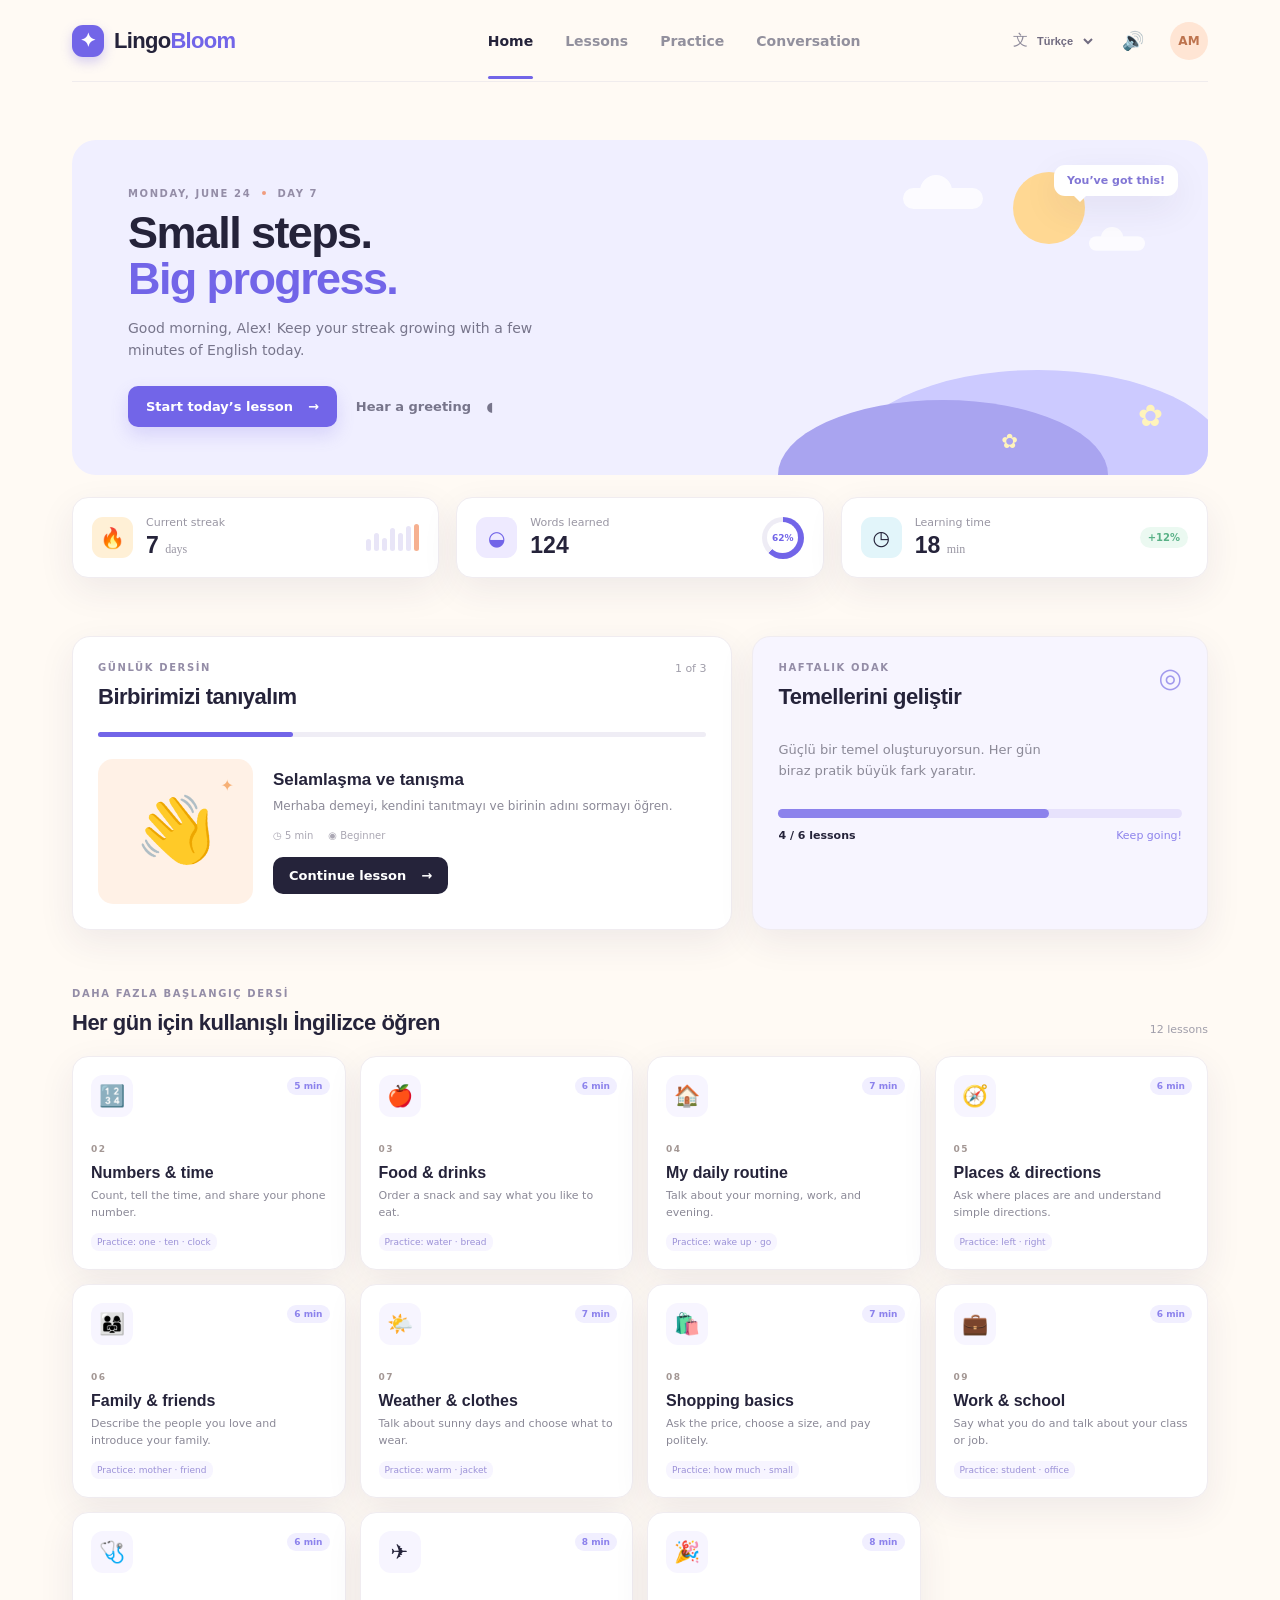
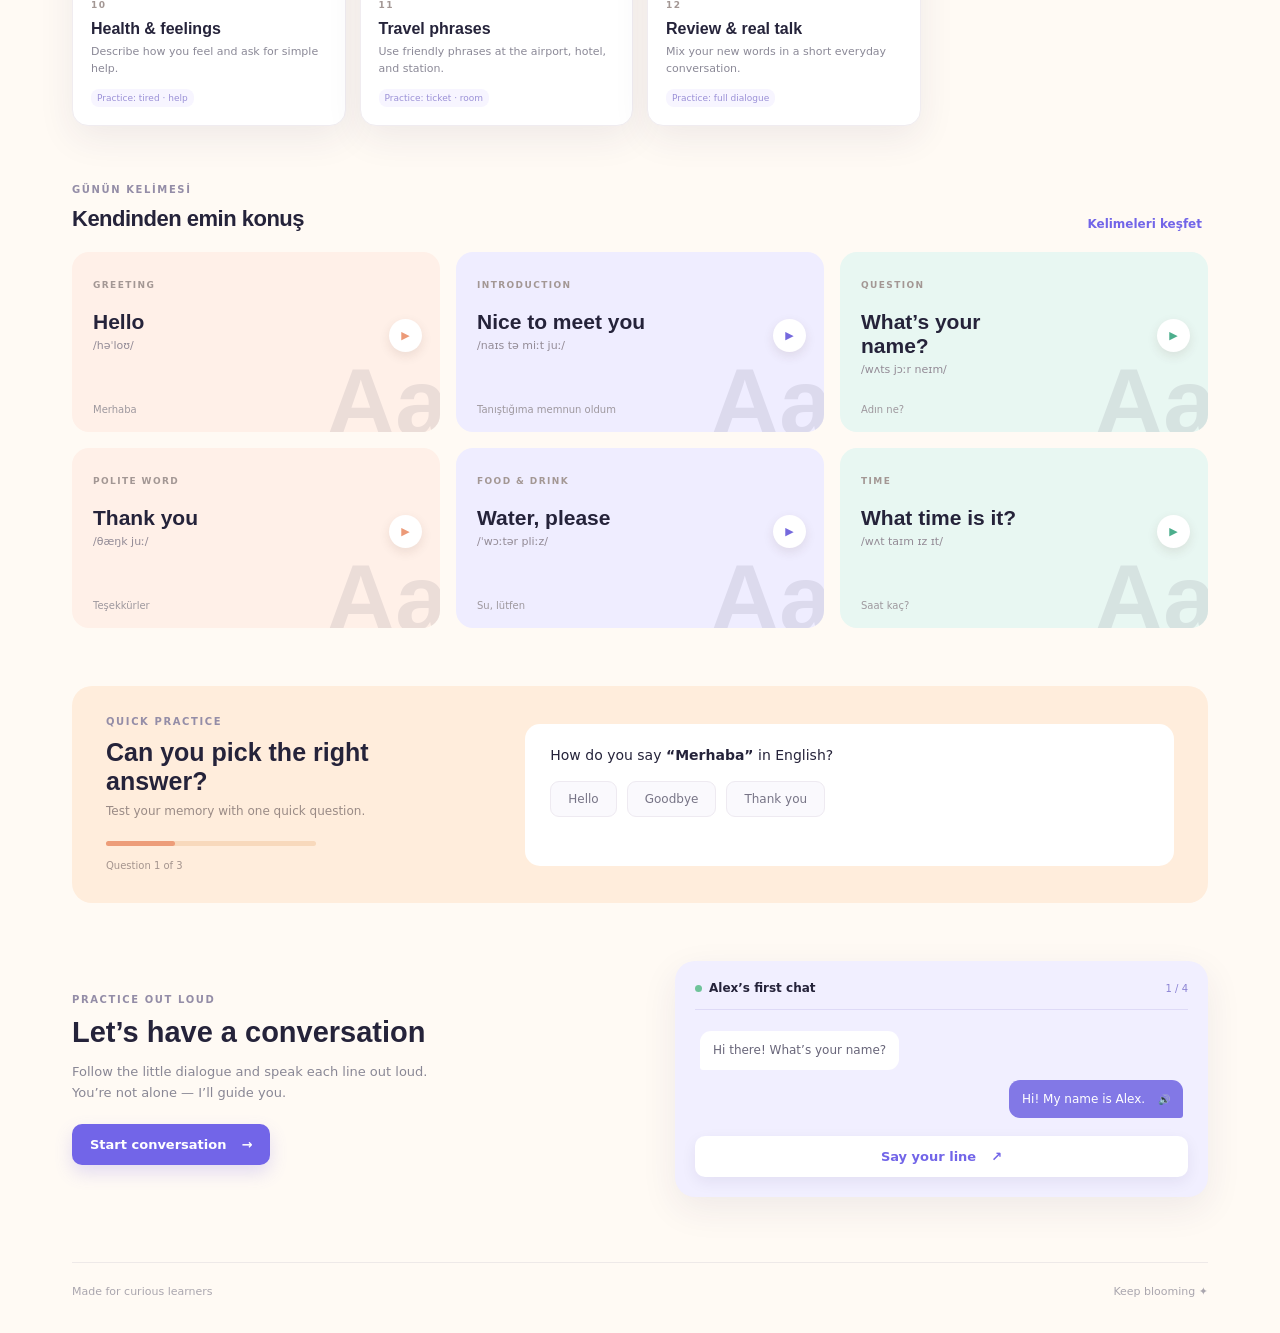
==== commit 1df8bdf2: "Add Persian support and expanded beginner curriculum Co-authored-by: Copilot App <223556219+Copilot@" ====
--- a/index.html
+++ b/index.html
@@ -21,7 +21,7 @@
           <a href="#conversation">Conversation</a>
         </nav>
         <div class="top-actions">
-          <label class="language-picker" for="languageSelect"><span aria-hidden="true">文</span><select id="languageSelect" aria-label="Choose translation language"><option value="tr">Türkçe</option><option value="es">Español</option></select></label>
+          <label class="language-picker" for="languageSelect"><span aria-hidden="true">文</span><select id="languageSelect" aria-label="Choose translation language"><option value="tr">Türkçe</option><option value="es">Español</option><option value="fa">فارسی</option></select></label>
           <button class="icon-button" id="soundToggle" aria-label="Toggle sound" title="Toggle sound">🔊</button>
           <div class="avatar" aria-label="Learner profile">AM</div>
         </div>
@@ -89,24 +89,31 @@
         </div>
 
         <section class="section curriculum-section" id="curriculum">
-          <div class="section-heading"><div><p class="eyebrow" data-i18n="moreLessons">MORE BEGINNER LESSONS</p><h2 data-i18n="learnEveryday">Learn useful English for every day</h2></div><span class="lesson-count">6 lessons</span></div>
+          <div class="section-heading"><div><p class="eyebrow" data-i18n="moreLessons">MORE BEGINNER LESSONS</p><h2 data-i18n="learnEveryday">Learn useful English for every day</h2></div><span class="lesson-count">12 lessons</span></div>
           <div class="curriculum-grid">
-            <article class="curriculum-card"><span class="curriculum-emoji">🔢</span><div><span class="word-type">02</span><h3>Numbers & time</h3><p>Count, tell the time, and share your phone number.</p></div><span class="lesson-tag">5 min</span></article>
-            <article class="curriculum-card"><span class="curriculum-emoji">🍎</span><div><span class="word-type">03</span><h3>Food & drinks</h3><p>Order a snack and say what you like to eat.</p></div><span class="lesson-tag">6 min</span></article>
-            <article class="curriculum-card"><span class="curriculum-emoji">🏠</span><div><span class="word-type">04</span><h3>My daily routine</h3><p>Talk about your morning, work, and evening.</p></div><span class="lesson-tag">7 min</span></article>
-            <article class="curriculum-card"><span class="curriculum-emoji">🧭</span><div><span class="word-type">05</span><h3>Places & directions</h3><p>Ask where places are and understand simple directions.</p></div><span class="lesson-tag">6 min</span></article>
+            <article class="curriculum-card"><span class="curriculum-emoji">🔢</span><div><span class="word-type">02</span><h3 data-i18n="lessonNumbers">Numbers & time</h3><p data-i18n="lessonNumbersDescription">Count, tell the time, and share your phone number.</p><span class="practice-chip">Practice: one · ten · clock</span></div><span class="lesson-tag">5 min</span></article>
+            <article class="curriculum-card"><span class="curriculum-emoji">🍎</span><div><span class="word-type">03</span><h3 data-i18n="lessonFood">Food & drinks</h3><p data-i18n="lessonFoodDescription">Order a snack and say what you like to eat.</p><span class="practice-chip">Practice: water · bread</span></div><span class="lesson-tag">6 min</span></article>
+            <article class="curriculum-card"><span class="curriculum-emoji">🏠</span><div><span class="word-type">04</span><h3 data-i18n="lessonRoutine">My daily routine</h3><p data-i18n="lessonRoutineDescription">Talk about your morning, work, and evening.</p><span class="practice-chip">Practice: wake up · go</span></div><span class="lesson-tag">7 min</span></article>
+            <article class="curriculum-card"><span class="curriculum-emoji">🧭</span><div><span class="word-type">05</span><h3 data-i18n="lessonDirections">Places & directions</h3><p data-i18n="lessonDirectionsDescription">Ask where places are and understand simple directions.</p><span class="practice-chip">Practice: left · right</span></div><span class="lesson-tag">6 min</span></article>
+            <article class="curriculum-card"><span class="curriculum-emoji">👨‍👩‍👧</span><div><span class="word-type">06</span><h3 data-i18n="lessonFamily">Family & friends</h3><p data-i18n="lessonFamilyDescription">Describe the people you love and introduce your family.</p><span class="practice-chip">Practice: mother · friend</span></div><span class="lesson-tag">6 min</span></article>
+            <article class="curriculum-card"><span class="curriculum-emoji">🌤️</span><div><span class="word-type">07</span><h3 data-i18n="lessonWeather">Weather & clothes</h3><p data-i18n="lessonWeatherDescription">Talk about sunny days and choose what to wear.</p><span class="practice-chip">Practice: warm · jacket</span></div><span class="lesson-tag">7 min</span></article>
+            <article class="curriculum-card"><span class="curriculum-emoji">🛍️</span><div><span class="word-type">08</span><h3 data-i18n="lessonShopping">Shopping basics</h3><p data-i18n="lessonShoppingDescription">Ask the price, choose a size, and pay politely.</p><span class="practice-chip">Practice: how much · small</span></div><span class="lesson-tag">7 min</span></article>
+            <article class="curriculum-card"><span class="curriculum-emoji">💼</span><div><span class="word-type">09</span><h3 data-i18n="lessonWork">Work & school</h3><p data-i18n="lessonWorkDescription">Say what you do and talk about your class or job.</p><span class="practice-chip">Practice: student · office</span></div><span class="lesson-tag">6 min</span></article>
+            <article class="curriculum-card"><span class="curriculum-emoji">🩺</span><div><span class="word-type">10</span><h3 data-i18n="lessonHealth">Health & feelings</h3><p data-i18n="lessonHealthDescription">Describe how you feel and ask for simple help.</p><span class="practice-chip">Practice: tired · help</span></div><span class="lesson-tag">6 min</span></article>
+            <article class="curriculum-card"><span class="curriculum-emoji">✈️</span><div><span class="word-type">11</span><h3 data-i18n="lessonTravel">Travel phrases</h3><p data-i18n="lessonTravelDescription">Use friendly phrases at the airport, hotel, and station.</p><span class="practice-chip">Practice: ticket · room</span></div><span class="lesson-tag">8 min</span></article>
+            <article class="curriculum-card"><span class="curriculum-emoji">🎉</span><div><span class="word-type">12</span><h3 data-i18n="lessonReview">Review & real talk</h3><p data-i18n="lessonReviewDescription">Mix your new words in a short everyday conversation.</p><span class="practice-chip">Practice: full dialogue</span></div><span class="lesson-tag">8 min</span></article>
           </div>
         </section>
 
         <section class="section" id="vocabulary">
           <div class="section-heading"><div><p class="eyebrow" data-i18n="wordOfDay">WORD OF THE DAY</p><h2 data-i18n="sayWithConfidence">Say it with confidence</h2></div><button class="text-button" id="shuffleWords" data-i18n="exploreWords">Explore words <span>→</span></button></div>
           <div class="vocab-grid">
-            <article class="vocab-card coral" data-translation-tr="Merhaba" data-translation-es="Hola"><span class="word-type">GREETING</span><h3>Hello</h3><p>/həˈloʊ/</p><button class="play-word" data-speech="Hello!">▶</button><span class="translation">Merhaba</span></article>
-            <article class="vocab-card lavender" data-translation-tr="Tanıştığıma memnun oldum" data-translation-es="Mucho gusto"><span class="word-type">INTRODUCTION</span><h3>Nice to meet you</h3><p>/naɪs tə miːt juː/</p><button class="play-word" data-speech="Nice to meet you!">▶</button><span class="translation">Tanıştığıma memnun oldum</span></article>
-            <article class="vocab-card mint" data-translation-tr="Adın ne?" data-translation-es="¿Cómo te llamas?"><span class="word-type">QUESTION</span><h3>What’s your name?</h3><p>/wʌts jɔːr neɪm/</p><button class="play-word" data-speech="What's your name?">▶</button><span class="translation">Adın ne?</span></article>
-            <article class="vocab-card coral" data-translation-tr="Teşekkürler" data-translation-es="Gracias"><span class="word-type">POLITE WORD</span><h3>Thank you</h3><p>/θæŋk juː/</p><button class="play-word" data-speech="Thank you!">▶</button><span class="translation">Teşekkürler</span></article>
-            <article class="vocab-card lavender" data-translation-tr="Su, lütfen" data-translation-es="Agua, por favor"><span class="word-type">FOOD & DRINK</span><h3>Water, please</h3><p>/ˈwɔːtər pliːz/</p><button class="play-word" data-speech="Water, please.">▶</button><span class="translation">Su, lütfen</span></article>
-            <article class="vocab-card mint" data-translation-tr="Saat kaç?" data-translation-es="¿Qué hora es?"><span class="word-type">TIME</span><h3>What time is it?</h3><p>/wʌt taɪm ɪz ɪt/</p><button class="play-word" data-speech="What time is it?">▶</button><span class="translation">Saat kaç?</span></article>
+            <article class="vocab-card coral" data-translation-tr="Merhaba" data-translation-es="Hola" data-translation-fa="سلام"><span class="word-type">GREETING</span><h3>Hello</h3><p>/həˈloʊ/</p><button class="play-word" data-speech="Hello!">▶</button><span class="translation">Merhaba</span></article>
+            <article class="vocab-card lavender" data-translation-tr="Tanıştığıma memnun oldum" data-translation-es="Mucho gusto" data-translation-fa="از آشنایی با شما خوشحالم"><span class="word-type">INTRODUCTION</span><h3>Nice to meet you</h3><p>/naɪs tə miːt juː/</p><button class="play-word" data-speech="Nice to meet you!">▶</button><span class="translation">Tanıştığıma memnun oldum</span></article>
+            <article class="vocab-card mint" data-translation-tr="Adın ne?" data-translation-es="¿Cómo te llamas?" data-translation-fa="اسمت چیست؟"><span class="word-type">QUESTION</span><h3>What’s your name?</h3><p>/wʌts jɔːr neɪm/</p><button class="play-word" data-speech="What's your name?">▶</button><span class="translation">Adın ne?</span></article>
+            <article class="vocab-card coral" data-translation-tr="Teşekkürler" data-translation-es="Gracias" data-translation-fa="متشکرم"><span class="word-type">POLITE WORD</span><h3>Thank you</h3><p>/θæŋk juː/</p><button class="play-word" data-speech="Thank you!">▶</button><span class="translation">Teşekkürler</span></article>
+            <article class="vocab-card lavender" data-translation-tr="Su, lütfen" data-translation-es="Agua, por favor" data-translation-fa="آب، لطفاً"><span class="word-type">FOOD & DRINK</span><h3>Water, please</h3><p>/ˈwɔːtər pliːz/</p><button class="play-word" data-speech="Water, please.">▶</button><span class="translation">Su, lütfen</span></article>
+            <article class="vocab-card mint" data-translation-tr="Saat kaç?" data-translation-es="¿Qué hora es?" data-translation-fa="ساعت چند است؟"><span class="word-type">TIME</span><h3>What time is it?</h3><p>/wʌt taɪm ɪz ɪt/</p><button class="play-word" data-speech="What time is it?">▶</button><span class="translation">Saat kaç?</span></article>
           </div>
         </section>
 
--- a/styles.css
+++ b/styles.css
@@ -2,4 +2,4 @@
 *{box-sizing:border-box}html{scroll-behavior:smooth}body{margin:0;background:var(--cream)}button,a{font:inherit}button{cursor:pointer;border:0}a{text-decoration:none;color:inherit}.app-shell{max-width:1220px;margin:auto;padding:0 42px}.topbar{height:82px;display:flex;align-items:center;justify-content:space-between;border-bottom:1px solid #f0eced}.brand{display:flex;align-items:center;gap:10px;font:700 22px Outfit,sans-serif;letter-spacing:-.7px}.brand span span{color:var(--purple)}.brand-mark{display:grid;place-items:center;width:32px;height:32px;border-radius:11px;background:var(--purple);color:white;font-size:19px;box-shadow:0 5px 12px #7669e84d}.desktop-nav{display:flex;gap:32px;margin-left:100px}.desktop-nav a{color:#92909d;font-size:14px;font-weight:600;padding:30px 0;position:relative}.desktop-nav a.active,.desktop-nav a:hover{color:var(--ink)}.desktop-nav a.active:after{content:'';position:absolute;bottom:0;left:0;right:0;height:3px;background:var(--purple);border-radius:5px}.top-actions{display:flex;align-items:center;gap:20px}.language-picker{display:flex;align-items:center;gap:5px;color:#8f8b9b;font-size:12px}.language-picker span{font-size:15px}.language-picker select{border:0;background:transparent;color:#716b80;font-size:11px;font-weight:700;outline:0;cursor:pointer}.icon-button{background:none;color:#77758a;font-size:18px}.avatar{display:grid;place-items:center;width:38px;height:38px;border-radius:50%;background:#ffe5d4;color:#bd734e;font-size:12px;font-weight:700}.section{margin-top:58px}.hero{display:flex;min-height:290px;position:relative;overflow:hidden;border-radius:24px;padding:48px 56px;background:#f0efff}.hero-copy{position:relative;z-index:2;max-width:580px}.eyebrow{font-size:10px;letter-spacing:1.6px;font-weight:700;color:#948da7;margin:0 0 11px}.dot{display:inline-block;width:4px;height:4px;background:#f09c7f;border-radius:50%;margin:0 6px 2px}.hero h1{font:600 45px/1.03 Outfit,sans-serif;letter-spacing:-1.6px;margin:0 0 14px}.hero h1 em{font-style:normal;color:var(--purple)}.hero-text{max-width:410px;color:#77758b;line-height:1.6;font-size:14px;margin:0 0 25px}.hero-actions{display:flex;align-items:center;gap:15px}.button{display:inline-flex;align-items:center;gap:15px;padding:13px 18px;border-radius:10px;font-size:13px;font-weight:700;transition:.2s}.button:hover{transform:translateY(-2px)}.button-primary{background:var(--purple);color:white;box-shadow:0 8px 18px #7265e833}.button-primary:hover{background:var(--purple-dark)}.button-quiet{background:transparent;color:#77758b;padding-left:4px}.button-dark{background:var(--ink);color:#fff;padding:11px 16px}.button-light{background:#fff;color:var(--purple);box-shadow:0 5px 15px #271e5712}.hero-art{position:absolute;right:0;top:0;width:45%;height:100%;overflow:hidden}.sun{position:absolute;width:72px;height:72px;border-radius:50%;background:#ffd893;right:24%;top:32px}.cloud{position:absolute;background:#fff;border-radius:30px;width:80px;height:21px;opacity:.8}.cloud:before{content:'';position:absolute;width:32px;height:32px;border-radius:50%;background:inherit;left:17px;top:-13px}.cloud-one{top:48px;right:44%}.cloud-two{top:93px;right:10%;transform:scale(.7)}.hill{position:absolute;border-radius:50% 50% 0 0;bottom:-75px}.hill-back{background:#cccaff;width:380px;height:180px;right:-20px}.hill-front{background:#a9a4f0;width:330px;height:150px;right:100px}.flower{position:absolute;color:#fff4bc;font-size:30px}.flower-one{bottom:42px;right:45px}.flower-two{bottom:22px;right:190px;font-size:20px}.speech-bubble{position:absolute;right:30px;top:25px;padding:9px 13px;background:#fff;border-radius:11px;color:#8176d5;font-size:11px;font-weight:700;box-shadow:var(--shadow)}.speech-bubble:after{content:'';position:absolute;bottom:-6px;left:20px;border:6px solid transparent;border-top-color:#fff;border-bottom:0}.stats-grid{display:grid;grid-template-columns:repeat(3,1fr);gap:17px;margin-top:22px}.stat-card{background:white;border:1px solid #f0ecf0;border-radius:16px;padding:18px 19px;display:flex;align-items:center;gap:13px;position:relative;box-shadow:var(--shadow)}.stat-icon{display:grid;place-items:center;background:#fff0d6;border-radius:11px;width:41px;height:41px;font-size:20px}.stat-icon.purple{background:#eeeaff;color:#7265e8}.stat-icon.blue{background:#e2f5fa}.stat-label{display:block;color:#9996a3;font-size:11px;margin-bottom:3px}.stat-card strong{font:600 23px Outfit,sans-serif}.stat-card small{font:500 12px 'DM Sans';color:#9996a3}.mini-bars{display:flex;gap:3px;align-items:end;height:27px;margin-left:auto}.mini-bars i{width:5px;height:12px;background:#e8e5f7;border-radius:4px}.mini-bars i:nth-child(2){height:18px}.mini-bars i:nth-child(3){height:13px}.mini-bars i:nth-child(4){height:23px}.mini-bars i:nth-child(5){height:18px}.mini-bars i:nth-child(6){height:25px}.mini-bars .today{height:27px;background:#f6b090}.progress-ring{margin-left:auto;width:42px;height:42px;border-radius:50%;display:grid;place-items:center;background:conic-gradient(var(--purple) 62%,#eeecf5 0)}.progress-ring:before{content:'';position:absolute;background:#fff;width:31px;height:31px;border-radius:50%}.progress-ring span{position:relative;font-size:9px;font-weight:700;color:#7265e8}.trend{margin-left:auto;color:#59b187;background:#ebf9f1;border-radius:12px;padding:5px 8px;font-size:10px;font-weight:700}.content-grid{display:grid;grid-template-columns:1.45fr 1fr;gap:20px}.panel{background:#fff;border:1px solid #f0ecf0;border-radius:18px;padding:25px;box-shadow:var(--shadow)}.panel-heading,.section-heading{display:flex;justify-content:space-between;align-items:flex-start}.panel h2,.section-heading h2{font:600 22px Outfit,sans-serif;margin:0;letter-spacing:-.5px}.lesson-count{font-size:11px;color:#a09eaa}.lesson-progress,.quiz-progress{height:5px;background:#efedf5;border-radius:9px;margin:22px 0}.lesson-progress span{display:block;height:100%;width:32%;background:var(--purple);border-radius:9px}.lesson-body{display:flex;gap:20px;align-items:center}.lesson-illustration{height:145px;width:155px;flex-shrink:0;display:grid;place-items:center;background:#fff1e6;border-radius:15px;position:relative}.lesson-illustration span{font-size:65px;transform:rotate(-8deg)}.lesson-illustration i{position:absolute;right:19px;top:17px;color:#f6b076;font-style:normal}.lesson-details h3{font:600 17px Outfit,sans-serif;margin:0 0 7px}.lesson-details p,.focus-copy{color:#8b8997;font-size:12px;line-height:1.6;margin:0 0 13px}.lesson-meta{display:flex;gap:15px;color:#aaa7b3;font-size:10px;margin-bottom:16px}.focus-panel{background:#f7f5ff}.target-icon{font-size:27px;color:#a29aed}.focus-copy{font-size:13px;max-width:280px;margin-top:30px}.focus-meter{height:9px;border-radius:9px;background:#e7e2fc;margin:27px 0 11px}.focus-meter span{display:block;width:67%;height:100%;background:#8c82ec;border-radius:9px}.focus-footer{display:flex;justify-content:space-between;font-size:11px}.focus-footer span{color:#8c82ec}.section-heading{margin-bottom:20px;align-items:end}.text-button{background:none;color:var(--purple);font-weight:700;font-size:12px}.vocab-grid{display:grid;grid-template-columns:repeat(3,1fr);gap:16px}.vocab-card{min-height:180px;border-radius:17px;padding:21px;position:relative;overflow:hidden}.vocab-card:after{content:'Aa';position:absolute;right:-8px;bottom:-25px;font:700 95px Outfit,sans-serif;opacity:.09}.coral{background:#fff0e8}.lavender{background:#efedff}.mint{background:#e8f7f2}.word-type{color:#a39794;font-size:9px;letter-spacing:1.4px;font-weight:700}.vocab-card h3{font:600 21px Outfit,sans-serif;margin:18px 0 5px;max-width:180px}.vocab-card p{color:#938b96;font-size:11px;margin:0}.play-word{position:absolute;right:18px;top:67px;width:33px;height:33px;border-radius:50%;background:#fff;color:#ec9a78;font-size:11px;box-shadow:0 4px 11px #4e28201a}.lavender .play-word{color:#7569dd}.mint .play-word{color:#4cae8c}.translation{position:absolute;bottom:17px;color:#9e989e;font-size:10px}.practice-row{display:grid;grid-template-columns:.75fr 1.25fr;gap:30px;align-items:center;background:#ffeddc;border-radius:20px;padding:30px 34px}.practice-row.section{margin-top:58px}.practice-copy h2{font:600 25px Outfit,sans-serif;margin:0 0 8px;max-width:280px}.practice-copy>p:not(.eyebrow){color:#9a8b86;font-size:12px;margin:0}.quiz-progress{margin:23px 0 8px;background:#f8d9bc;width:210px}.quiz-progress span{display:block;width:33%;height:100%;background:#ed9d79;border-radius:9px}.question-count{font-size:10px;color:#a4948e}.quiz-card{background:#fff;border-radius:15px;padding:23px 25px}.quiz-prompt{margin:0 0 18px;font-size:14px}.quiz-options{display:flex;gap:10px;flex-wrap:wrap}.quiz-options button{background:#faf9fd;border:1px solid #eeeaf1;border-radius:9px;padding:10px 17px;color:#777486;font-size:12px}.quiz-options button:hover,.quiz-options button.selected{border-color:var(--purple);color:var(--purple);background:#f5f3ff}.quiz-options button.correct{background:#e7f8f0;border-color:#76c49e;color:#328560}.quiz-options button.wrong{background:#fff0ef;border-color:#eaa09a;color:#c4615b}.quiz-feedback{font-size:11px;font-weight:700;margin:14px 0 0;min-height:12px}.conversation-section{display:grid;grid-template-columns:1fr 1fr;gap:70px;align-items:center;padding-bottom:65px}.conversation-copy h2{font:600 29px Outfit,sans-serif;margin:0 0 12px}.conversation-copy>p:not(.eyebrow){color:#898795;font-size:13px;line-height:1.65;max-width:380px;margin:0 0 20px}.conversation-card{background:#f1efff;border-radius:20px;padding:20px;box-shadow:var(--shadow)}.conversation-top{display:flex;align-items:center;gap:7px;border-bottom:1px solid #dedaf7;padding-bottom:14px;font-size:12px}.online-dot{width:7px;height:7px;background:#6fc39a;border-radius:50%}.progress-pill{margin-left:auto;color:#8b83d4;font-size:10px}.chat{padding:21px 5px 10px;display:flex;flex-direction:column;gap:10px}.message{padding:11px 13px;border-radius:11px;font-size:12px;max-width:83%;line-height:1.35}.bot{background:#fff;color:#686579;align-self:flex-start;border-bottom-left-radius:3px}.user-message{background:#8278e6;color:#fff;align-self:flex-end;border-bottom-right-radius:3px;text-align:left}.user-message span{margin-left:9px;font-size:10px}.hidden{display:none!important}.conversation-card>.button{width:100%;justify-content:center;margin-top:8px}footer{border-top:1px solid #eee9e8;padding:22px 0 35px;color:#aaa6ae;font-size:11px;display:flex;justify-content:space-between}
 @media(max-width:800px){.app-shell{padding:0 18px}.topbar{height:70px}.desktop-nav{display:none}.hero{padding:35px 25px;min-height:390px}.hero-art{width:100%;height:160px;top:auto;bottom:0;opacity:.8}.hero-copy{max-width:100%}.hero h1{font-size:39px}.hero-text{max-width:330px}.stats-grid{grid-template-columns:1fr}.content-grid,.practice-row,.conversation-section{grid-template-columns:1fr}.content-grid{gap:16px}.section{margin-top:38px}.lesson-body{align-items:flex-start}.lesson-illustration{width:115px;height:125px}.lesson-illustration span{font-size:48px}.vocab-grid{grid-template-columns:1fr}.vocab-card{min-height:150px}.conversation-section{gap:30px;padding-bottom:40px}.conversation-copy h2{font-size:26px}.practice-row{padding:25px}.practice-copy h2{max-width:none}.section-heading h2{font-size:20px}.top-actions{gap:12px}}
 @media(max-width:420px){.hero-actions{align-items:flex-start;flex-direction:column;gap:8px}.lesson-body{flex-direction:column}.lesson-illustration{width:100%;height:90px}.lesson-illustration span{font-size:40px}.lesson-illustration i{right:25%;top:20px}}
-.curriculum-grid{display:grid;grid-template-columns:repeat(4,1fr);gap:14px}.curriculum-card{background:#fff;border:1px solid #f0ecf0;border-radius:16px;padding:18px;min-height:180px;position:relative;box-shadow:var(--shadow);transition:.2s}.curriculum-card:hover{transform:translateY(-3px)}.curriculum-emoji{display:grid;place-items:center;background:#f7f5ff;border-radius:12px;width:42px;height:42px;font-size:21px;margin-bottom:20px}.curriculum-card h3{font:600 16px Outfit,sans-serif;margin:8px 0 6px}.curriculum-card p{color:#8b8997;font-size:11px;line-height:1.5;margin:0}.lesson-tag{position:absolute;right:15px;top:20px;color:#8c82ec;background:#f1efff;border-radius:10px;padding:4px 7px;font-size:9px;font-weight:700}@media(max-width:800px){.curriculum-grid{grid-template-columns:repeat(2,1fr)}.language-picker select{max-width:65px}}@media(max-width:420px){.curriculum-grid{grid-template-columns:1fr}}
+.curriculum-grid{display:grid;grid-template-columns:repeat(4,1fr);gap:14px}.curriculum-card{background:#fff;border:1px solid #f0ecf0;border-radius:16px;padding:18px;min-height:208px;position:relative;box-shadow:var(--shadow);transition:.2s}.curriculum-card:hover{transform:translateY(-3px)}.curriculum-emoji{display:grid;place-items:center;background:#f7f5ff;border-radius:12px;width:42px;height:42px;font-size:21px;margin-bottom:20px}.curriculum-card h3{font:600 16px Outfit,sans-serif;margin:8px 0 6px}.curriculum-card p{color:#8b8997;font-size:11px;line-height:1.5;margin:0}.lesson-tag{position:absolute;right:15px;top:20px;color:#8c82ec;background:#f1efff;border-radius:10px;padding:4px 7px;font-size:9px;font-weight:700}.practice-chip{display:inline-block;margin-top:12px;color:#9b91d7;background:#f7f5ff;border-radius:8px;padding:4px 6px;font-size:9px}.language-picker{white-space:nowrap}html[dir=rtl] .topbar,html[dir=rtl] .panel-heading,html[dir=rtl] .section-heading,html[dir=rtl] .lesson-body,html[dir=rtl] .stat-card,html[dir=rtl] .conversation-top{direction:rtl}html[dir=rtl] .hero-copy,html[dir=rtl] .lesson-details,html[dir=rtl] .focus-panel,html[dir=rtl] .practice-copy,html[dir=rtl] .conversation-copy,html[dir=rtl] .curriculum-card,html[dir=rtl] .vocab-card{text-align:right}html[dir=rtl] .desktop-nav{margin-left:0;margin-right:100px}html[dir=rtl] .lesson-tag{right:auto;left:15px}html[dir=rtl] .hero-art{right:auto;left:0;transform:scaleX(-1)}html[dir=rtl] .hero-actions,html[dir=rtl] .lesson-meta{flex-direction:row-reverse}@media(max-width:800px){.curriculum-grid{grid-template-columns:repeat(2,1fr)}.language-picker select{max-width:65px}}@media(max-width:420px){.curriculum-grid{grid-template-columns:1fr}}
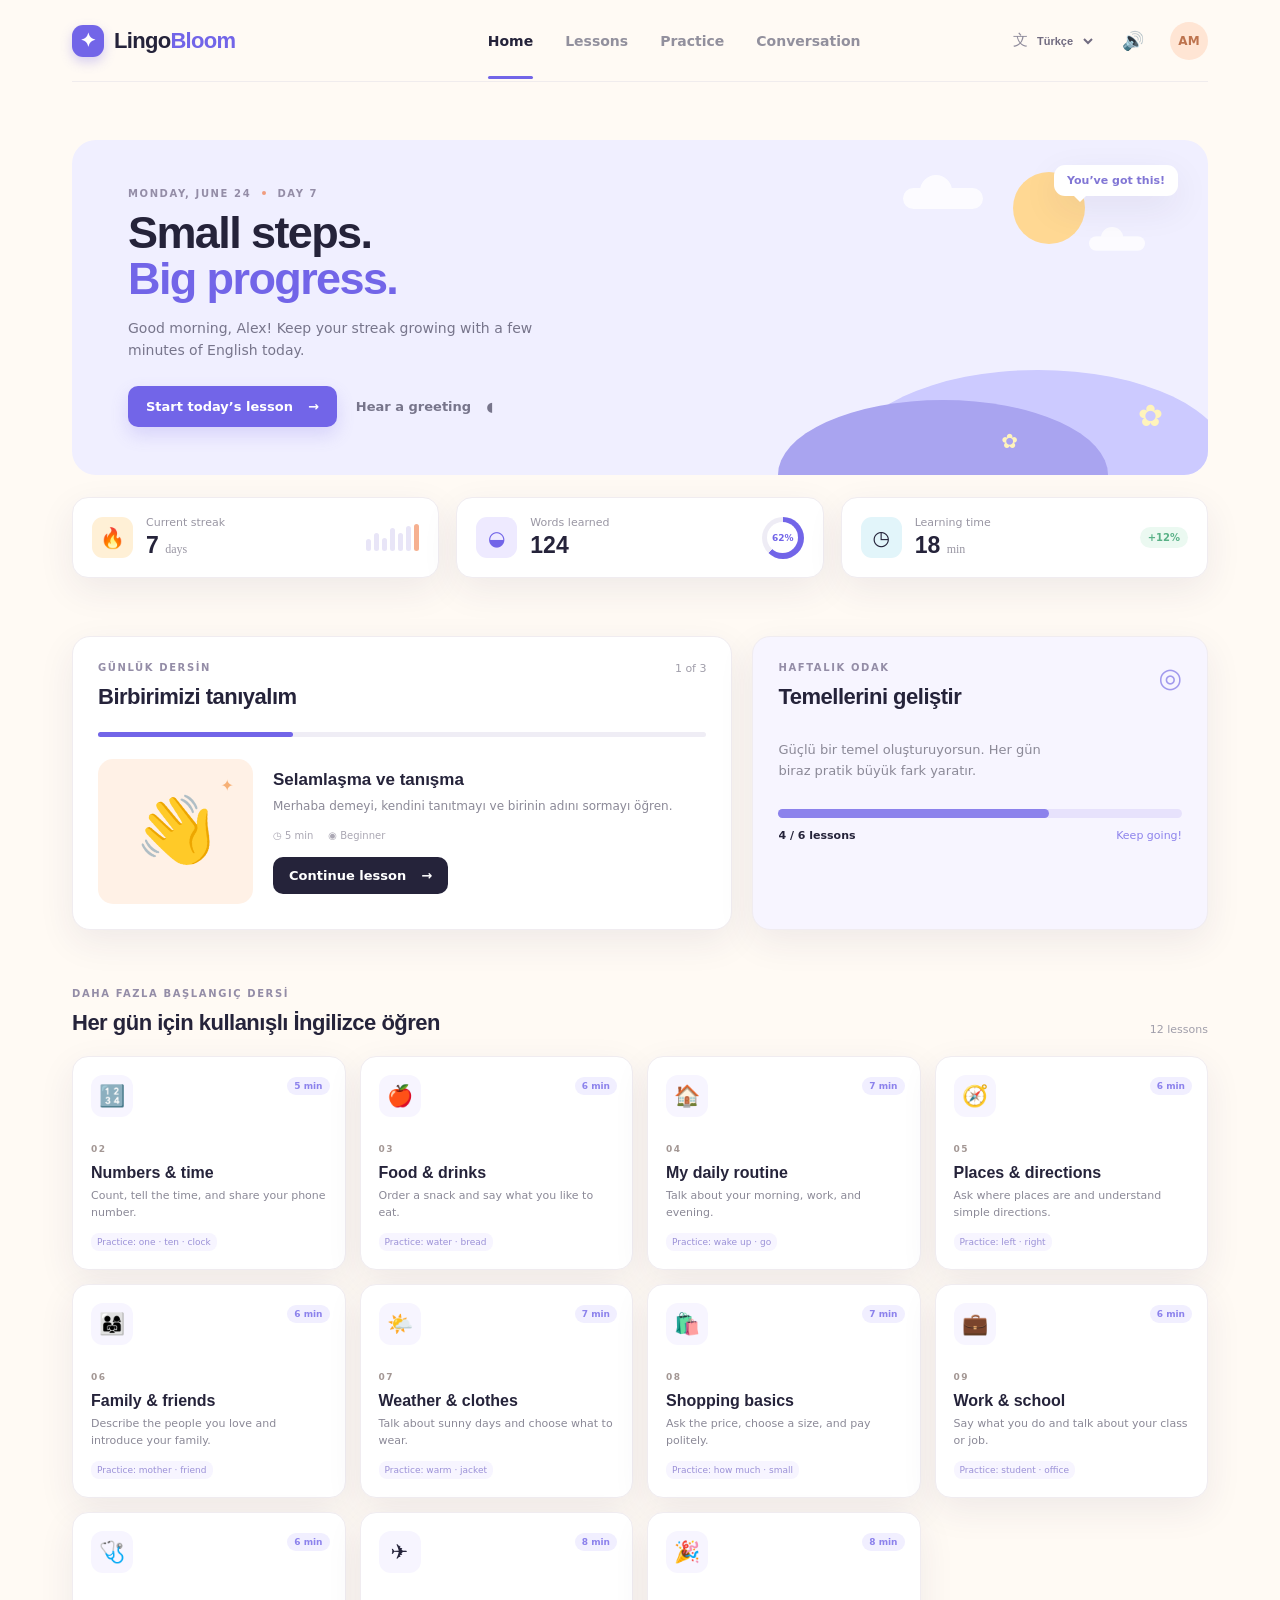
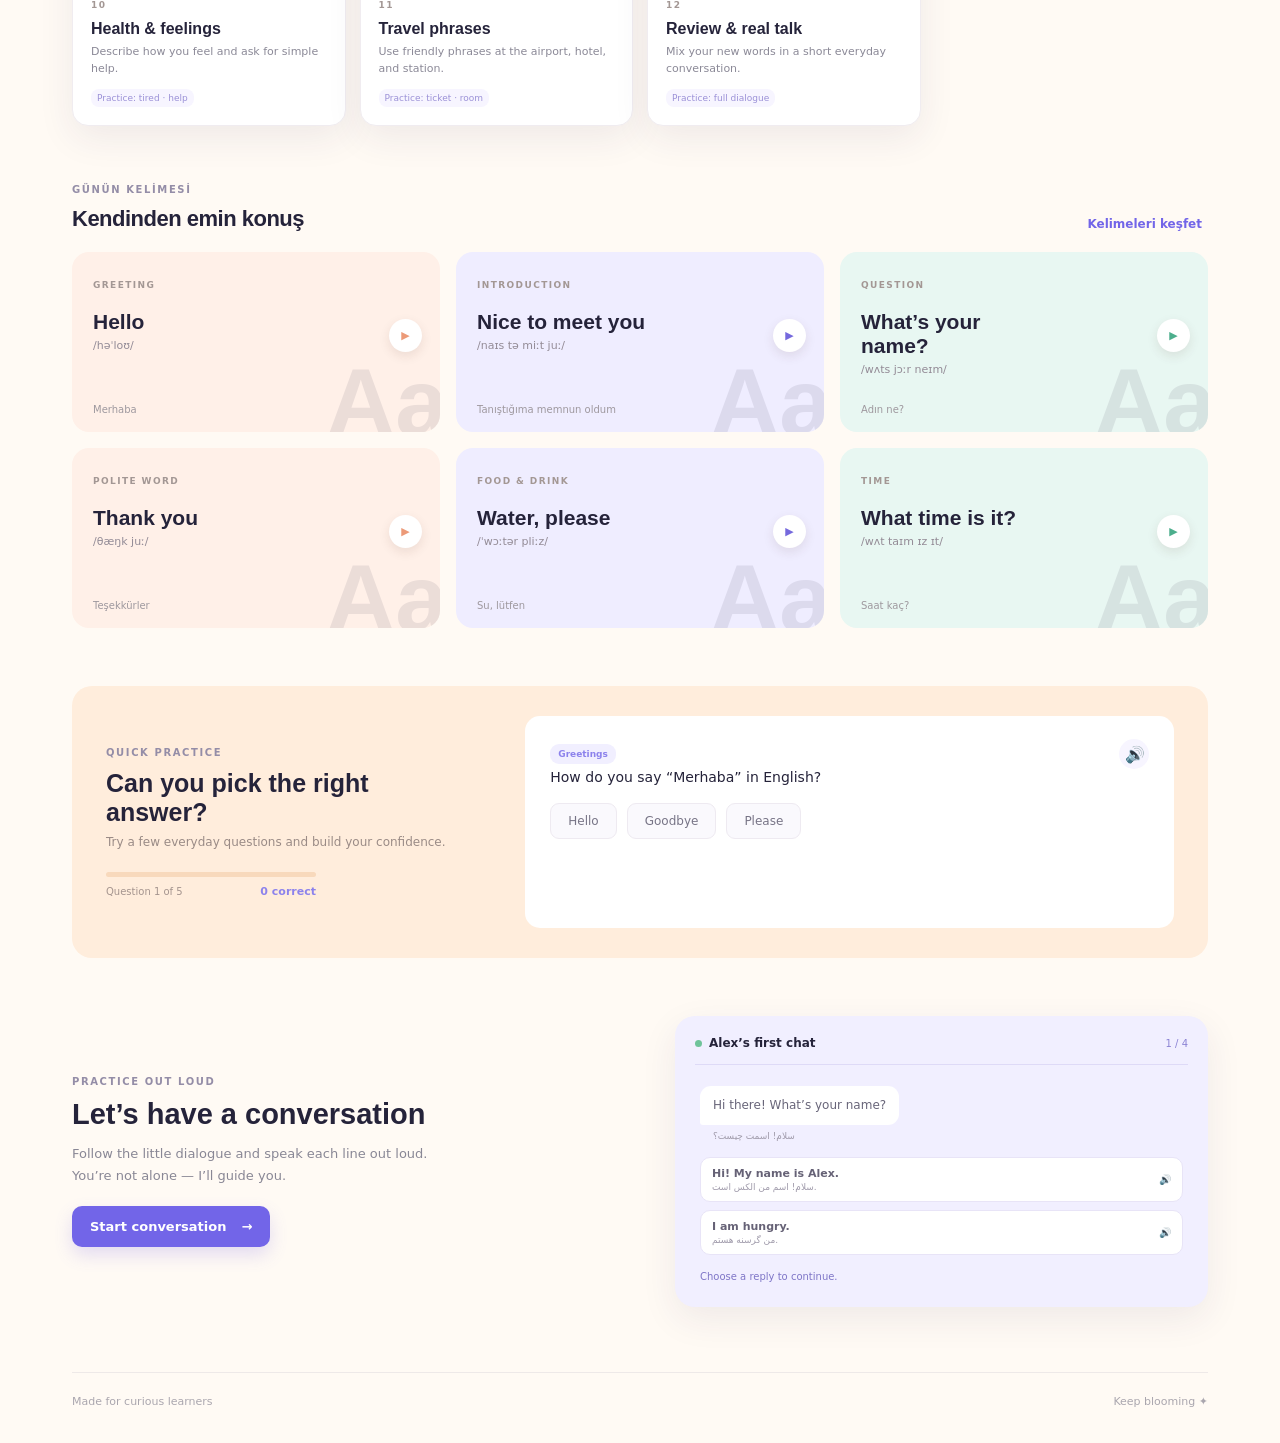
==== commit 8afad049: "Enhance practice quiz and guided conversation Co-authored-by: Copilot App <223556219+Copilot@users.n" ====
--- a/index.html
+++ b/index.html
@@ -118,16 +118,17 @@
         </section>
 
         <section class="practice-row section" id="practice">
-          <div class="practice-copy"><p class="eyebrow">QUICK PRACTICE</p><h2>Can you pick the right answer?</h2><p>Test your memory with one quick question.</p><div class="quiz-progress"><span></span></div><span class="question-count">Question 1 of 3</span></div>
-          <div class="quiz-card" id="quizCard"><p class="quiz-prompt">How do you say <strong>“Merhaba”</strong> in English?</p><div class="quiz-options"><button data-correct="true">Hello</button><button>Goodbye</button><button>Thank you</button></div><p class="quiz-feedback" aria-live="polite"></p></div>
+          <div class="practice-copy"><p class="eyebrow">QUICK PRACTICE</p><h2>Can you pick the right answer?</h2><p>Try a few everyday questions and build your confidence.</p><div class="quiz-progress"><span></span></div><div class="quiz-summary"><span class="question-count">Question 1 of 5</span><strong id="quizScore">0 correct</strong></div></div>
+          <div class="quiz-card" id="quizCard"><div class="quiz-card-top"><span class="quiz-topic" id="quizTopic">Greetings</span><button class="quiz-speak" id="quizSpeak" aria-label="Hear question">🔊</button></div><p class="quiz-prompt" id="quizPrompt">How do you say <strong>“Merhaba”</strong> in English?</p><div class="quiz-options" id="quizOptions"></div><p class="quiz-feedback" id="quizFeedback" aria-live="polite"></p><div class="quiz-footer"><button class="text-button quiz-next hidden" id="quizNext">Next question <span>→</span></button><button class="text-button quiz-reset hidden" id="quizReset">Replay quiz ↻</button></div></div>
         </section>
 
         <section class="conversation-section section" id="conversation">
           <div class="conversation-copy"><p class="eyebrow">PRACTICE OUT LOUD</p><h2>Let’s have a conversation</h2><p>Follow the little dialogue and speak each line out loud. You’re not alone — I’ll guide you.</p><a class="button button-primary" href="#conversationCard">Start conversation <span>→</span></a></div>
           <div class="conversation-card" id="conversationCard">
-            <div class="conversation-top"><span class="online-dot"></span><strong>Alex’s first chat</strong><span class="progress-pill">1 / 4</span></div>
-            <div class="chat"><div class="message bot">Hi there! What’s your name?</div><button class="message user-message speak-message" data-speech="Hi! My name is Alex.">Hi! My name is Alex. <span>🔊</span></button><div class="message bot next-message hidden">Nice to meet you, Alex!</div></div>
-            <button class="button button-light" id="nextConversation">Say your line <span>↗</span></button>
+            <div class="conversation-top"><span class="online-dot"></span><strong>Alex’s first chat</strong><span class="progress-pill" id="conversationProgress">1 / 4</span></div>
+            <div class="chat" id="chatMessages"><div class="message bot" id="conversationPrompt">Hi there! What’s your name?</div><span class="message-translation" id="conversationPromptTranslation">سلام! اسمت چیست؟</span><div class="conversation-options" id="conversationOptions"></div></div>
+            <div class="conversation-status" id="conversationStatus" aria-live="polite">Choose a reply to continue.</div>
+            <button class="button button-light hidden" id="conversationRestart">Practice again ↻</button>
           </div>
         </section>
       </main>
--- a/styles.css
+++ b/styles.css
@@ -2,4 +2,4 @@
 *{box-sizing:border-box}html{scroll-behavior:smooth}body{margin:0;background:var(--cream)}button,a{font:inherit}button{cursor:pointer;border:0}a{text-decoration:none;color:inherit}.app-shell{max-width:1220px;margin:auto;padding:0 42px}.topbar{height:82px;display:flex;align-items:center;justify-content:space-between;border-bottom:1px solid #f0eced}.brand{display:flex;align-items:center;gap:10px;font:700 22px Outfit,sans-serif;letter-spacing:-.7px}.brand span span{color:var(--purple)}.brand-mark{display:grid;place-items:center;width:32px;height:32px;border-radius:11px;background:var(--purple);color:white;font-size:19px;box-shadow:0 5px 12px #7669e84d}.desktop-nav{display:flex;gap:32px;margin-left:100px}.desktop-nav a{color:#92909d;font-size:14px;font-weight:600;padding:30px 0;position:relative}.desktop-nav a.active,.desktop-nav a:hover{color:var(--ink)}.desktop-nav a.active:after{content:'';position:absolute;bottom:0;left:0;right:0;height:3px;background:var(--purple);border-radius:5px}.top-actions{display:flex;align-items:center;gap:20px}.language-picker{display:flex;align-items:center;gap:5px;color:#8f8b9b;font-size:12px}.language-picker span{font-size:15px}.language-picker select{border:0;background:transparent;color:#716b80;font-size:11px;font-weight:700;outline:0;cursor:pointer}.icon-button{background:none;color:#77758a;font-size:18px}.avatar{display:grid;place-items:center;width:38px;height:38px;border-radius:50%;background:#ffe5d4;color:#bd734e;font-size:12px;font-weight:700}.section{margin-top:58px}.hero{display:flex;min-height:290px;position:relative;overflow:hidden;border-radius:24px;padding:48px 56px;background:#f0efff}.hero-copy{position:relative;z-index:2;max-width:580px}.eyebrow{font-size:10px;letter-spacing:1.6px;font-weight:700;color:#948da7;margin:0 0 11px}.dot{display:inline-block;width:4px;height:4px;background:#f09c7f;border-radius:50%;margin:0 6px 2px}.hero h1{font:600 45px/1.03 Outfit,sans-serif;letter-spacing:-1.6px;margin:0 0 14px}.hero h1 em{font-style:normal;color:var(--purple)}.hero-text{max-width:410px;color:#77758b;line-height:1.6;font-size:14px;margin:0 0 25px}.hero-actions{display:flex;align-items:center;gap:15px}.button{display:inline-flex;align-items:center;gap:15px;padding:13px 18px;border-radius:10px;font-size:13px;font-weight:700;transition:.2s}.button:hover{transform:translateY(-2px)}.button-primary{background:var(--purple);color:white;box-shadow:0 8px 18px #7265e833}.button-primary:hover{background:var(--purple-dark)}.button-quiet{background:transparent;color:#77758b;padding-left:4px}.button-dark{background:var(--ink);color:#fff;padding:11px 16px}.button-light{background:#fff;color:var(--purple);box-shadow:0 5px 15px #271e5712}.hero-art{position:absolute;right:0;top:0;width:45%;height:100%;overflow:hidden}.sun{position:absolute;width:72px;height:72px;border-radius:50%;background:#ffd893;right:24%;top:32px}.cloud{position:absolute;background:#fff;border-radius:30px;width:80px;height:21px;opacity:.8}.cloud:before{content:'';position:absolute;width:32px;height:32px;border-radius:50%;background:inherit;left:17px;top:-13px}.cloud-one{top:48px;right:44%}.cloud-two{top:93px;right:10%;transform:scale(.7)}.hill{position:absolute;border-radius:50% 50% 0 0;bottom:-75px}.hill-back{background:#cccaff;width:380px;height:180px;right:-20px}.hill-front{background:#a9a4f0;width:330px;height:150px;right:100px}.flower{position:absolute;color:#fff4bc;font-size:30px}.flower-one{bottom:42px;right:45px}.flower-two{bottom:22px;right:190px;font-size:20px}.speech-bubble{position:absolute;right:30px;top:25px;padding:9px 13px;background:#fff;border-radius:11px;color:#8176d5;font-size:11px;font-weight:700;box-shadow:var(--shadow)}.speech-bubble:after{content:'';position:absolute;bottom:-6px;left:20px;border:6px solid transparent;border-top-color:#fff;border-bottom:0}.stats-grid{display:grid;grid-template-columns:repeat(3,1fr);gap:17px;margin-top:22px}.stat-card{background:white;border:1px solid #f0ecf0;border-radius:16px;padding:18px 19px;display:flex;align-items:center;gap:13px;position:relative;box-shadow:var(--shadow)}.stat-icon{display:grid;place-items:center;background:#fff0d6;border-radius:11px;width:41px;height:41px;font-size:20px}.stat-icon.purple{background:#eeeaff;color:#7265e8}.stat-icon.blue{background:#e2f5fa}.stat-label{display:block;color:#9996a3;font-size:11px;margin-bottom:3px}.stat-card strong{font:600 23px Outfit,sans-serif}.stat-card small{font:500 12px 'DM Sans';color:#9996a3}.mini-bars{display:flex;gap:3px;align-items:end;height:27px;margin-left:auto}.mini-bars i{width:5px;height:12px;background:#e8e5f7;border-radius:4px}.mini-bars i:nth-child(2){height:18px}.mini-bars i:nth-child(3){height:13px}.mini-bars i:nth-child(4){height:23px}.mini-bars i:nth-child(5){height:18px}.mini-bars i:nth-child(6){height:25px}.mini-bars .today{height:27px;background:#f6b090}.progress-ring{margin-left:auto;width:42px;height:42px;border-radius:50%;display:grid;place-items:center;background:conic-gradient(var(--purple) 62%,#eeecf5 0)}.progress-ring:before{content:'';position:absolute;background:#fff;width:31px;height:31px;border-radius:50%}.progress-ring span{position:relative;font-size:9px;font-weight:700;color:#7265e8}.trend{margin-left:auto;color:#59b187;background:#ebf9f1;border-radius:12px;padding:5px 8px;font-size:10px;font-weight:700}.content-grid{display:grid;grid-template-columns:1.45fr 1fr;gap:20px}.panel{background:#fff;border:1px solid #f0ecf0;border-radius:18px;padding:25px;box-shadow:var(--shadow)}.panel-heading,.section-heading{display:flex;justify-content:space-between;align-items:flex-start}.panel h2,.section-heading h2{font:600 22px Outfit,sans-serif;margin:0;letter-spacing:-.5px}.lesson-count{font-size:11px;color:#a09eaa}.lesson-progress,.quiz-progress{height:5px;background:#efedf5;border-radius:9px;margin:22px 0}.lesson-progress span{display:block;height:100%;width:32%;background:var(--purple);border-radius:9px}.lesson-body{display:flex;gap:20px;align-items:center}.lesson-illustration{height:145px;width:155px;flex-shrink:0;display:grid;place-items:center;background:#fff1e6;border-radius:15px;position:relative}.lesson-illustration span{font-size:65px;transform:rotate(-8deg)}.lesson-illustration i{position:absolute;right:19px;top:17px;color:#f6b076;font-style:normal}.lesson-details h3{font:600 17px Outfit,sans-serif;margin:0 0 7px}.lesson-details p,.focus-copy{color:#8b8997;font-size:12px;line-height:1.6;margin:0 0 13px}.lesson-meta{display:flex;gap:15px;color:#aaa7b3;font-size:10px;margin-bottom:16px}.focus-panel{background:#f7f5ff}.target-icon{font-size:27px;color:#a29aed}.focus-copy{font-size:13px;max-width:280px;margin-top:30px}.focus-meter{height:9px;border-radius:9px;background:#e7e2fc;margin:27px 0 11px}.focus-meter span{display:block;width:67%;height:100%;background:#8c82ec;border-radius:9px}.focus-footer{display:flex;justify-content:space-between;font-size:11px}.focus-footer span{color:#8c82ec}.section-heading{margin-bottom:20px;align-items:end}.text-button{background:none;color:var(--purple);font-weight:700;font-size:12px}.vocab-grid{display:grid;grid-template-columns:repeat(3,1fr);gap:16px}.vocab-card{min-height:180px;border-radius:17px;padding:21px;position:relative;overflow:hidden}.vocab-card:after{content:'Aa';position:absolute;right:-8px;bottom:-25px;font:700 95px Outfit,sans-serif;opacity:.09}.coral{background:#fff0e8}.lavender{background:#efedff}.mint{background:#e8f7f2}.word-type{color:#a39794;font-size:9px;letter-spacing:1.4px;font-weight:700}.vocab-card h3{font:600 21px Outfit,sans-serif;margin:18px 0 5px;max-width:180px}.vocab-card p{color:#938b96;font-size:11px;margin:0}.play-word{position:absolute;right:18px;top:67px;width:33px;height:33px;border-radius:50%;background:#fff;color:#ec9a78;font-size:11px;box-shadow:0 4px 11px #4e28201a}.lavender .play-word{color:#7569dd}.mint .play-word{color:#4cae8c}.translation{position:absolute;bottom:17px;color:#9e989e;font-size:10px}.practice-row{display:grid;grid-template-columns:.75fr 1.25fr;gap:30px;align-items:center;background:#ffeddc;border-radius:20px;padding:30px 34px}.practice-row.section{margin-top:58px}.practice-copy h2{font:600 25px Outfit,sans-serif;margin:0 0 8px;max-width:280px}.practice-copy>p:not(.eyebrow){color:#9a8b86;font-size:12px;margin:0}.quiz-progress{margin:23px 0 8px;background:#f8d9bc;width:210px}.quiz-progress span{display:block;width:33%;height:100%;background:#ed9d79;border-radius:9px}.question-count{font-size:10px;color:#a4948e}.quiz-card{background:#fff;border-radius:15px;padding:23px 25px}.quiz-prompt{margin:0 0 18px;font-size:14px}.quiz-options{display:flex;gap:10px;flex-wrap:wrap}.quiz-options button{background:#faf9fd;border:1px solid #eeeaf1;border-radius:9px;padding:10px 17px;color:#777486;font-size:12px}.quiz-options button:hover,.quiz-options button.selected{border-color:var(--purple);color:var(--purple);background:#f5f3ff}.quiz-options button.correct{background:#e7f8f0;border-color:#76c49e;color:#328560}.quiz-options button.wrong{background:#fff0ef;border-color:#eaa09a;color:#c4615b}.quiz-feedback{font-size:11px;font-weight:700;margin:14px 0 0;min-height:12px}.conversation-section{display:grid;grid-template-columns:1fr 1fr;gap:70px;align-items:center;padding-bottom:65px}.conversation-copy h2{font:600 29px Outfit,sans-serif;margin:0 0 12px}.conversation-copy>p:not(.eyebrow){color:#898795;font-size:13px;line-height:1.65;max-width:380px;margin:0 0 20px}.conversation-card{background:#f1efff;border-radius:20px;padding:20px;box-shadow:var(--shadow)}.conversation-top{display:flex;align-items:center;gap:7px;border-bottom:1px solid #dedaf7;padding-bottom:14px;font-size:12px}.online-dot{width:7px;height:7px;background:#6fc39a;border-radius:50%}.progress-pill{margin-left:auto;color:#8b83d4;font-size:10px}.chat{padding:21px 5px 10px;display:flex;flex-direction:column;gap:10px}.message{padding:11px 13px;border-radius:11px;font-size:12px;max-width:83%;line-height:1.35}.bot{background:#fff;color:#686579;align-self:flex-start;border-bottom-left-radius:3px}.user-message{background:#8278e6;color:#fff;align-self:flex-end;border-bottom-right-radius:3px;text-align:left}.user-message span{margin-left:9px;font-size:10px}.hidden{display:none!important}.conversation-card>.button{width:100%;justify-content:center;margin-top:8px}footer{border-top:1px solid #eee9e8;padding:22px 0 35px;color:#aaa6ae;font-size:11px;display:flex;justify-content:space-between}
 @media(max-width:800px){.app-shell{padding:0 18px}.topbar{height:70px}.desktop-nav{display:none}.hero{padding:35px 25px;min-height:390px}.hero-art{width:100%;height:160px;top:auto;bottom:0;opacity:.8}.hero-copy{max-width:100%}.hero h1{font-size:39px}.hero-text{max-width:330px}.stats-grid{grid-template-columns:1fr}.content-grid,.practice-row,.conversation-section{grid-template-columns:1fr}.content-grid{gap:16px}.section{margin-top:38px}.lesson-body{align-items:flex-start}.lesson-illustration{width:115px;height:125px}.lesson-illustration span{font-size:48px}.vocab-grid{grid-template-columns:1fr}.vocab-card{min-height:150px}.conversation-section{gap:30px;padding-bottom:40px}.conversation-copy h2{font-size:26px}.practice-row{padding:25px}.practice-copy h2{max-width:none}.section-heading h2{font-size:20px}.top-actions{gap:12px}}
 @media(max-width:420px){.hero-actions{align-items:flex-start;flex-direction:column;gap:8px}.lesson-body{flex-direction:column}.lesson-illustration{width:100%;height:90px}.lesson-illustration span{font-size:40px}.lesson-illustration i{right:25%;top:20px}}
-.curriculum-grid{display:grid;grid-template-columns:repeat(4,1fr);gap:14px}.curriculum-card{background:#fff;border:1px solid #f0ecf0;border-radius:16px;padding:18px;min-height:208px;position:relative;box-shadow:var(--shadow);transition:.2s}.curriculum-card:hover{transform:translateY(-3px)}.curriculum-emoji{display:grid;place-items:center;background:#f7f5ff;border-radius:12px;width:42px;height:42px;font-size:21px;margin-bottom:20px}.curriculum-card h3{font:600 16px Outfit,sans-serif;margin:8px 0 6px}.curriculum-card p{color:#8b8997;font-size:11px;line-height:1.5;margin:0}.lesson-tag{position:absolute;right:15px;top:20px;color:#8c82ec;background:#f1efff;border-radius:10px;padding:4px 7px;font-size:9px;font-weight:700}.practice-chip{display:inline-block;margin-top:12px;color:#9b91d7;background:#f7f5ff;border-radius:8px;padding:4px 6px;font-size:9px}.language-picker{white-space:nowrap}html[dir=rtl] .topbar,html[dir=rtl] .panel-heading,html[dir=rtl] .section-heading,html[dir=rtl] .lesson-body,html[dir=rtl] .stat-card,html[dir=rtl] .conversation-top{direction:rtl}html[dir=rtl] .hero-copy,html[dir=rtl] .lesson-details,html[dir=rtl] .focus-panel,html[dir=rtl] .practice-copy,html[dir=rtl] .conversation-copy,html[dir=rtl] .curriculum-card,html[dir=rtl] .vocab-card{text-align:right}html[dir=rtl] .desktop-nav{margin-left:0;margin-right:100px}html[dir=rtl] .lesson-tag{right:auto;left:15px}html[dir=rtl] .hero-art{right:auto;left:0;transform:scaleX(-1)}html[dir=rtl] .hero-actions,html[dir=rtl] .lesson-meta{flex-direction:row-reverse}@media(max-width:800px){.curriculum-grid{grid-template-columns:repeat(2,1fr)}.language-picker select{max-width:65px}}@media(max-width:420px){.curriculum-grid{grid-template-columns:1fr}}
+.curriculum-grid{display:grid;grid-template-columns:repeat(4,1fr);gap:14px}.curriculum-card{background:#fff;border:1px solid #f0ecf0;border-radius:16px;padding:18px;min-height:208px;position:relative;box-shadow:var(--shadow);transition:.2s}.curriculum-card:hover{transform:translateY(-3px)}.curriculum-emoji{display:grid;place-items:center;background:#f7f5ff;border-radius:12px;width:42px;height:42px;font-size:21px;margin-bottom:20px}.curriculum-card h3{font:600 16px Outfit,sans-serif;margin:8px 0 6px}.curriculum-card p{color:#8b8997;font-size:11px;line-height:1.5;margin:0}.lesson-tag{position:absolute;right:15px;top:20px;color:#8c82ec;background:#f1efff;border-radius:10px;padding:4px 7px;font-size:9px;font-weight:700}.practice-chip{display:inline-block;margin-top:12px;color:#9b91d7;background:#f7f5ff;border-radius:8px;padding:4px 6px;font-size:9px}.language-picker{white-space:nowrap}.quiz-card-top,.quiz-footer,.quiz-summary{display:flex;align-items:center;justify-content:space-between}.quiz-topic{color:#8c82ec;background:#f1efff;border-radius:9px;padding:5px 8px;font-size:9px;font-weight:700}.quiz-speak{background:#f7f5ff;border-radius:50%;width:30px;height:30px}.quiz-feedback{min-height:16px}.quiz-footer{min-height:26px;margin-top:10px}.quiz-next,.quiz-reset{padding:0}.quiz-reset{color:#a16b58}.quiz-summary{font-size:10px;color:#a4948e;max-width:210px}.quiz-summary strong{color:#8c82ec;font-size:11px}.conversation-options{display:grid;gap:8px;margin-top:4px}.conversation-option{display:grid;grid-template-columns:1fr auto;gap:2px 8px;text-align:left;background:#fff;border:1px solid #e8e4f7;border-radius:10px;padding:9px 11px;color:#666276;font-size:11px}.conversation-option:hover:not(:disabled){border-color:#8278e6;transform:translateY(-1px)}.conversation-option span{font-weight:700}.conversation-option small{color:#a09bab;font-size:9px}.conversation-option b{grid-column:2;grid-row:1 / span 2;align-self:center;font-size:10px}.message-translation{display:block;color:#a09bab;font-size:9px;margin:-4px 0 2px 13px}.conversation-status{font-size:10px;color:#7e75c7;min-height:16px;margin:6px 5px 0}.conversation-card>.hidden{display:none!important}.language-picker{white-space:nowrap}html[dir=rtl] .topbar,html[dir=rtl] .panel-heading,html[dir=rtl] .section-heading,html[dir=rtl] .lesson-body,html[dir=rtl] .stat-card,html[dir=rtl] .conversation-top{direction:rtl}html[dir=rtl] .hero-copy,html[dir=rtl] .lesson-details,html[dir=rtl] .focus-panel,html[dir=rtl] .practice-copy,html[dir=rtl] .conversation-copy,html[dir=rtl] .curriculum-card,html[dir=rtl] .vocab-card{text-align:right}html[dir=rtl] .desktop-nav{margin-left:0;margin-right:100px}html[dir=rtl] .lesson-tag{right:auto;left:15px}html[dir=rtl] .hero-art{right:auto;left:0;transform:scaleX(-1)}html[dir=rtl] .hero-actions,html[dir=rtl] .lesson-meta{flex-direction:row-reverse}html[dir=rtl] .conversation-option{text-align:right}html[dir=rtl] .message-translation{margin-left:0;margin-right:13px}@media(max-width:800px){.curriculum-grid{grid-template-columns:repeat(2,1fr)}.language-picker select{max-width:65px}}@media(max-width:420px){.curriculum-grid{grid-template-columns:1fr}}
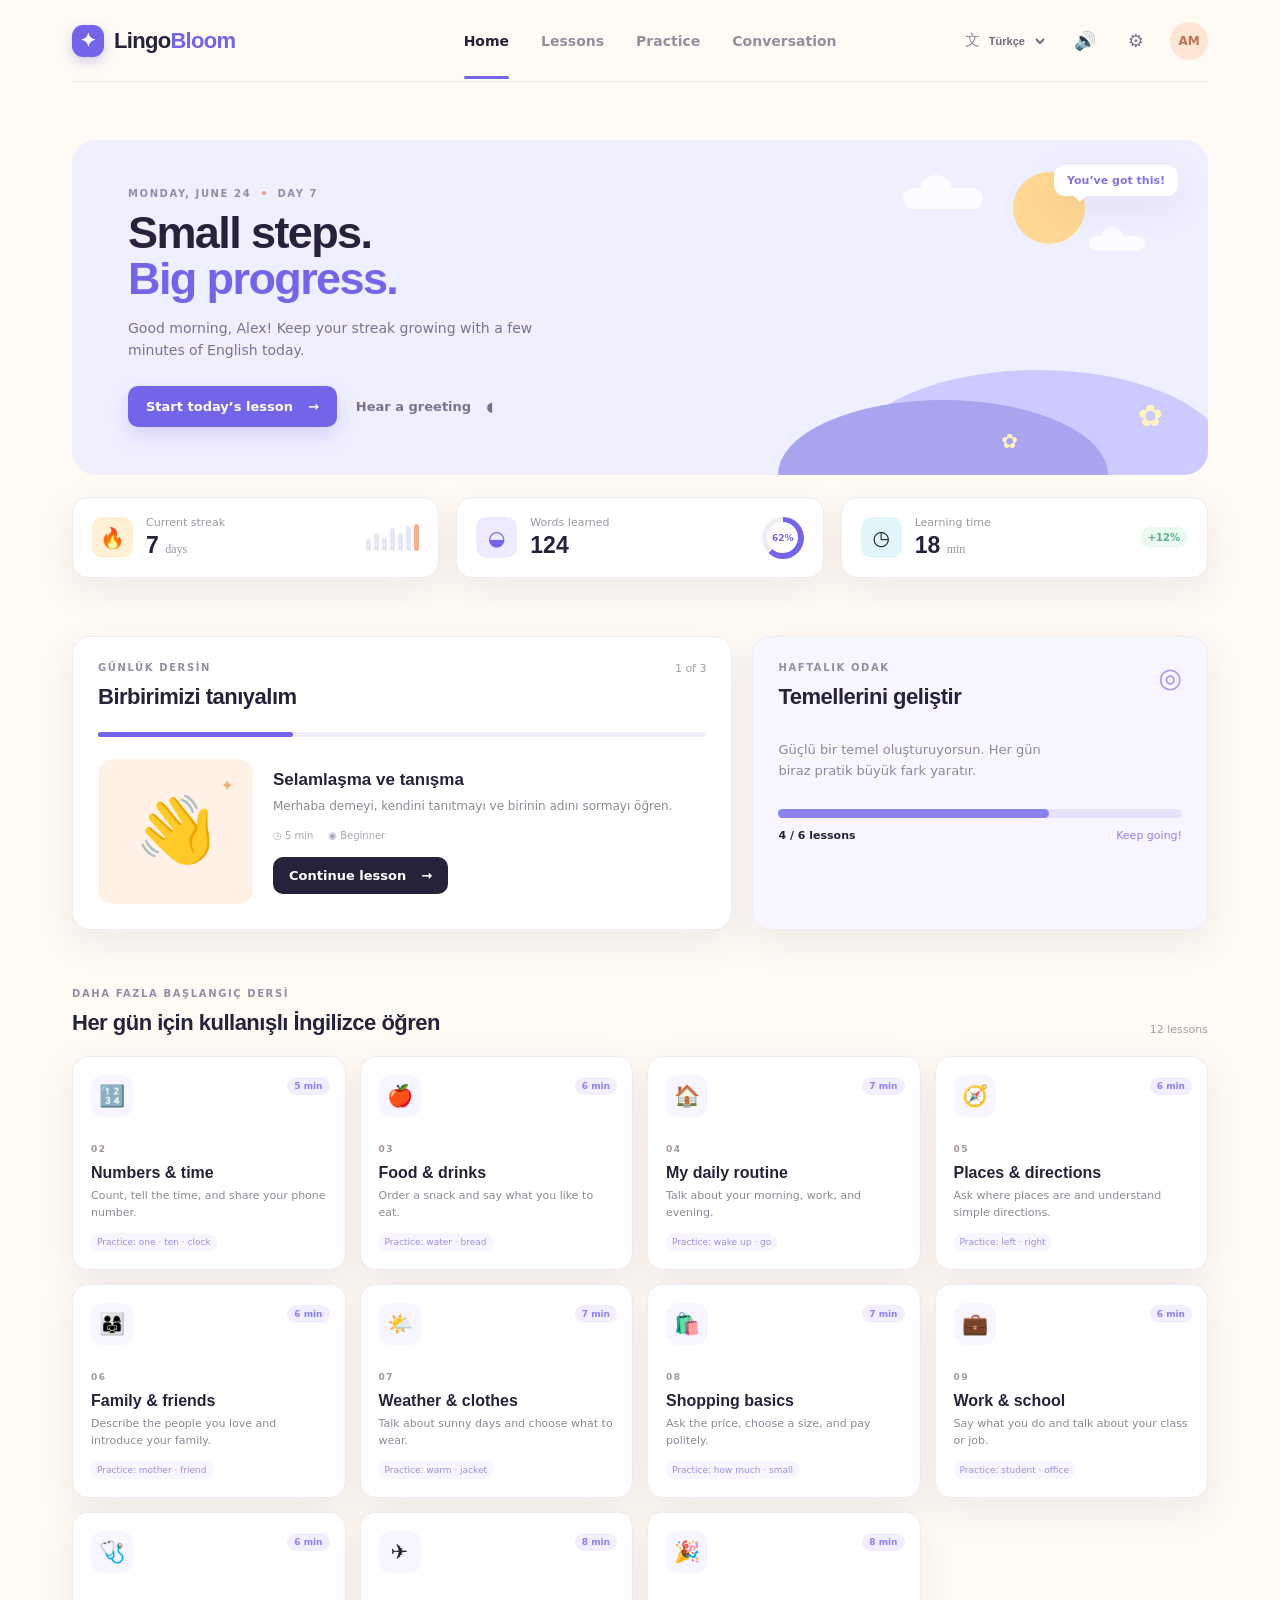
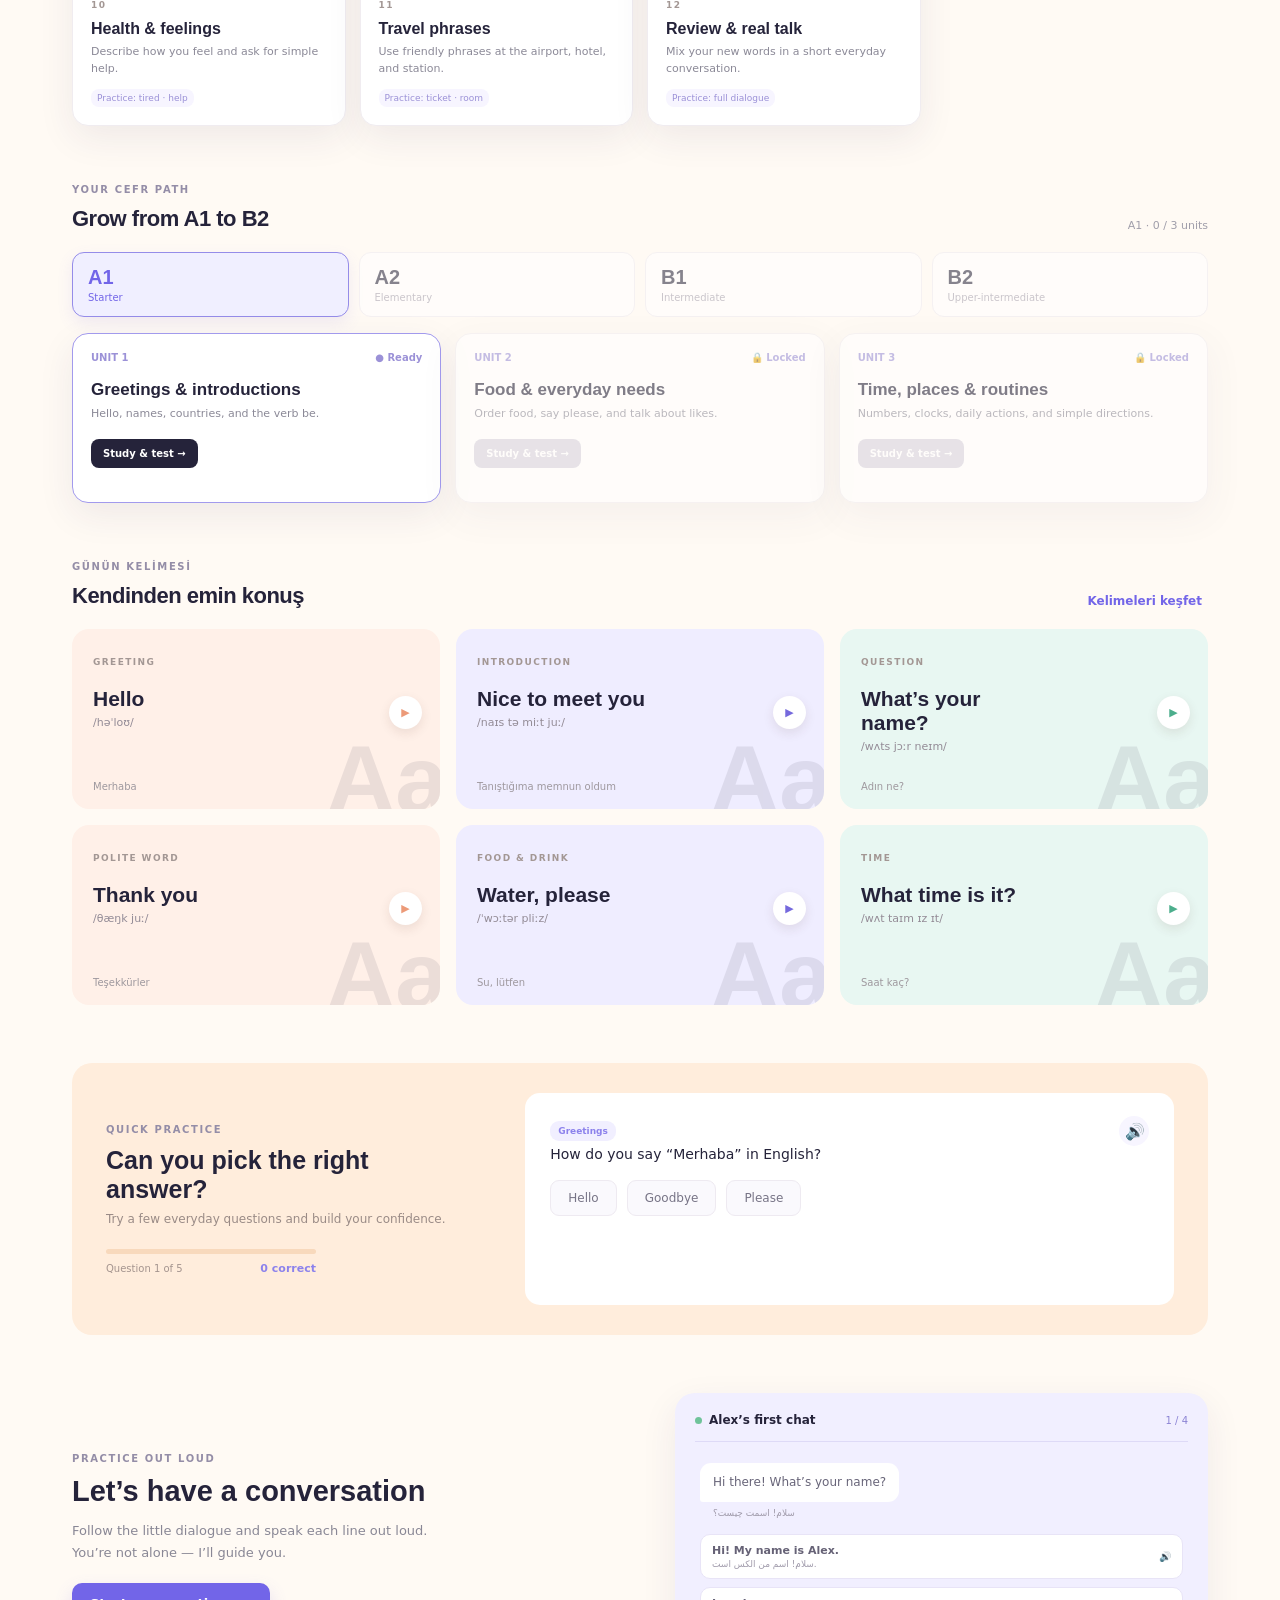
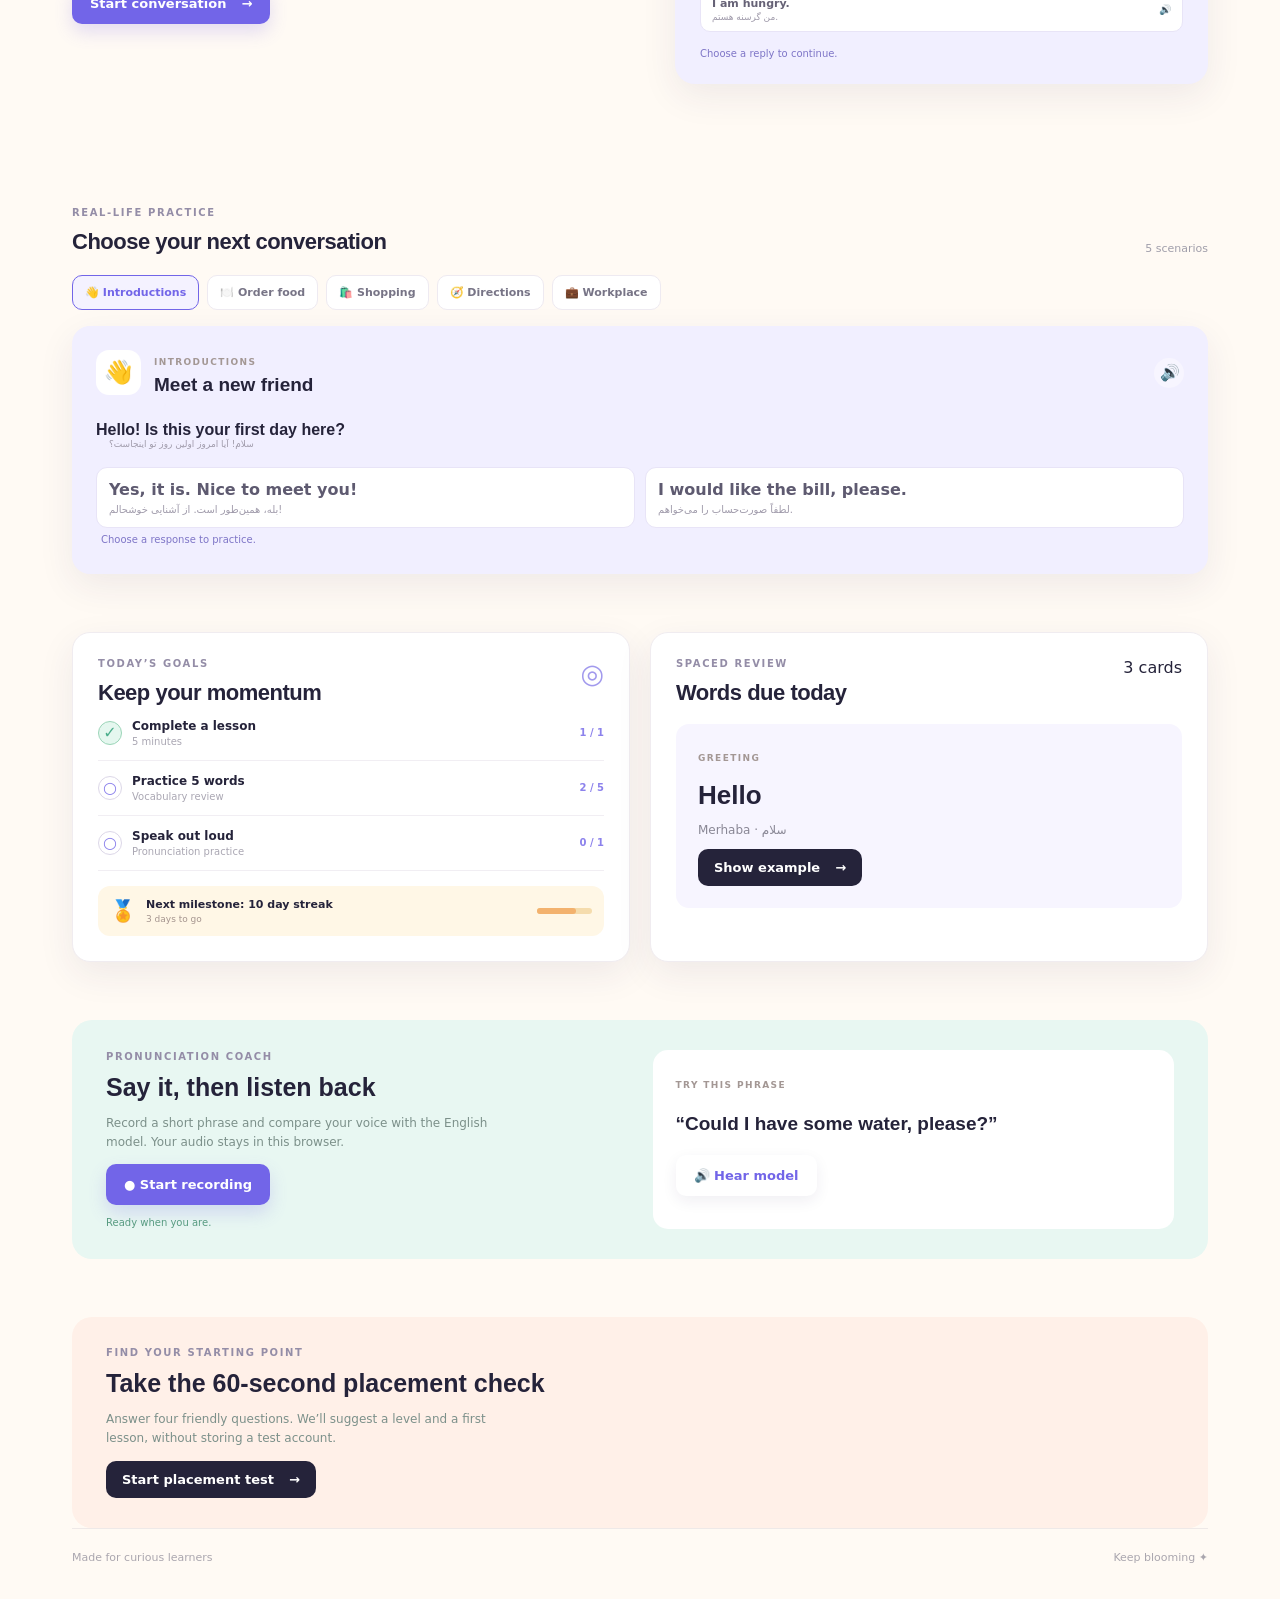
==== commit 460638b0: "Add CEFR learning path and unit tests Co-authored-by: Copilot App <223556219+Copilot@users.noreply.g" ====
--- a/index.html
+++ b/index.html
@@ -4,7 +4,14 @@
     <meta charset="UTF-8" />
     <meta name="viewport" content="width=device-width, initial-scale=1.0" />
     <meta name="description" content="LingoBloom — a friendly beginner English learning dashboard." />
+    <meta name="theme-color" content="#7265e8" />
+    <meta name="apple-mobile-web-app-capable" content="yes" />
+    <meta name="apple-mobile-web-app-status-bar-style" content="default" />
+    <meta name="apple-mobile-web-app-title" content="LingoBloom" />
     <title>LingoBloom · Learn English</title>
+    <link rel="icon" href="icon.svg" type="image/svg+xml" />
+    <link rel="apple-touch-icon" href="icon.svg" />
+    <link rel="manifest" href="manifest.webmanifest" />
     <link rel="stylesheet" href="styles.css" />
   </head>
   <body>
@@ -23,6 +30,7 @@
         <div class="top-actions">
           <label class="language-picker" for="languageSelect"><span aria-hidden="true">文</span><select id="languageSelect" aria-label="Choose translation language"><option value="tr">Türkçe</option><option value="es">Español</option><option value="fa">فارسی</option></select></label>
           <button class="icon-button" id="soundToggle" aria-label="Toggle sound" title="Toggle sound">🔊</button>
+          <button class="icon-button" id="settingsToggle" aria-label="Open accessibility settings" title="Accessibility settings">⚙</button>
           <div class="avatar" aria-label="Learner profile">AM</div>
         </div>
       </header>
@@ -105,6 +113,23 @@
           </div>
         </section>
 
+        <section class="section cefr-section" id="levels">
+          <div class="section-heading"><div><p class="eyebrow">YOUR CEFR PATH</p><h2>Grow from A1 to B2</h2></div><span class="lesson-count" id="levelProgressLabel">A1 · 1 / 3 units</span></div>
+          <div class="level-selector" role="tablist" aria-label="CEFR level selector">
+            <button class="level-tab active" data-level="A1" role="tab" aria-selected="true"><strong>A1</strong><small>Starter</small></button>
+            <button class="level-tab locked" data-level="A2" role="tab" aria-selected="false"><strong>A2</strong><small>Elementary</small></button>
+            <button class="level-tab locked" data-level="B1" role="tab" aria-selected="false"><strong>B1</strong><small>Intermediate</small></button>
+            <button class="level-tab locked" data-level="B2" role="tab" aria-selected="false"><strong>B2</strong><small>Upper-intermediate</small></button>
+          </div>
+          <div class="level-path" id="levelPath"></div>
+          <div class="unit-test-card hidden" id="unitTestCard">
+            <div class="unit-test-heading"><div><span class="word-type" id="unitTestLabel">A1 · UNIT 1 TEST</span><h3 id="unitTestQuestion">Choose the correct answer</h3></div><span class="test-score" id="unitTestScore">0 / 3</span></div>
+            <div class="unit-test-options" id="unitTestOptions"></div>
+            <p class="quiz-feedback" id="unitTestFeedback" aria-live="polite"></p>
+            <div class="unit-test-result hidden" id="unitTestResult"></div>
+          </div>
+        </section>
+
         <section class="section" id="vocabulary">
           <div class="section-heading"><div><p class="eyebrow" data-i18n="wordOfDay">WORD OF THE DAY</p><h2 data-i18n="sayWithConfidence">Say it with confidence</h2></div><button class="text-button" id="shuffleWords" data-i18n="exploreWords">Explore words <span>→</span></button></div>
           <div class="vocab-grid">
@@ -131,9 +156,63 @@
             <button class="button button-light hidden" id="conversationRestart">Practice again ↻</button>
           </div>
         </section>
+
+        <section class="section scenario-section" id="scenarios">
+          <div class="section-heading"><div><p class="eyebrow">REAL-LIFE PRACTICE</p><h2>Choose your next conversation</h2></div><span class="lesson-count">5 scenarios</span></div>
+          <div class="scenario-tabs" role="tablist" aria-label="Conversation scenarios">
+            <button class="scenario-tab active" data-scenario="introductions" role="tab" aria-selected="true">👋 Introductions</button>
+            <button class="scenario-tab" data-scenario="food" role="tab" aria-selected="false">🍽️ Order food</button>
+            <button class="scenario-tab" data-scenario="shopping" role="tab" aria-selected="false">🛍️ Shopping</button>
+            <button class="scenario-tab" data-scenario="directions" role="tab" aria-selected="false">🧭 Directions</button>
+            <button class="scenario-tab" data-scenario="work" role="tab" aria-selected="false">💼 Workplace</button>
+          </div>
+          <div class="scenario-card" id="scenarioCard">
+            <div class="scenario-heading"><span class="scenario-icon">👋</span><div><span class="word-type" id="scenarioLabel">INTRODUCTIONS</span><h3 id="scenarioTitle">Meet a new friend</h3></div><button class="quiz-speak" id="scenarioSpeak" aria-label="Hear scenario line">🔊</button></div>
+            <p class="scenario-prompt" id="scenarioPrompt">Hello! Is this your first day here?</p><p class="message-translation" id="scenarioTranslation">سلام! آیا امروز اولین روز تو اینجاست؟</p>
+            <div class="scenario-options" id="scenarioOptions"></div><p class="conversation-status" id="scenarioFeedback" aria-live="polite">Choose a response to practice.</p>
+          </div>
+        </section>
+
+        <section class="section tools-grid" id="progress-tools">
+          <article class="panel goals-panel">
+            <div class="panel-heading"><div><p class="eyebrow">TODAY’S GOALS</p><h2>Keep your momentum</h2></div><span class="target-icon">◎</span></div>
+            <div class="goal-row"><span class="goal-check done">✓</span><div><strong>Complete a lesson</strong><small>5 minutes</small></div><span class="goal-progress">1 / 1</span></div>
+            <div class="goal-row"><span class="goal-check" id="goalPracticeCheck">○</span><div><strong>Practice 5 words</strong><small>Vocabulary review</small></div><span class="goal-progress" id="goalPracticeCount">2 / 5</span></div>
+            <div class="goal-row"><span class="goal-check" id="goalSpeakCheck">○</span><div><strong>Speak out loud</strong><small>Pronunciation practice</small></div><span class="goal-progress">0 / 1</span></div>
+            <div class="milestone"><span>🏅</span><div><strong>Next milestone: 10 day streak</strong><small>3 days to go</small></div><div class="milestone-bar"><i></i></div></div>
+          </article>
+          <article class="panel review-panel" id="review">
+            <div class="panel-heading"><div><p class="eyebrow">SPACED REVIEW</p><h2>Words due today</h2></div><span class="review-count" id="reviewCount">3 cards</span></div>
+            <div class="review-card" id="reviewCard"><span class="word-type" id="reviewType">GREETING</span><h3 id="reviewWord">Hello</h3><p id="reviewMeaning">Merhaba · سلام</p><button class="button button-dark" id="revealReview">Show example <span>→</span></button><p class="review-example hidden" id="reviewExample">Hello! Nice to meet you.</p><div class="review-actions hidden" id="reviewActions"><button data-rating="again">Again</button><button data-rating="good">Good</button><button data-rating="easy">Easy</button></div></div>
+          </article>
+        </section>
+
+        <section class="section pronunciation-section" id="pronunciation">
+          <div class="pronunciation-copy"><p class="eyebrow">PRONUNCIATION COACH</p><h2>Say it, then listen back</h2><p>Record a short phrase and compare your voice with the English model. Your audio stays in this browser.</p><button class="button button-primary" id="recordButton">● Start recording</button><span class="record-status" id="recordStatus" aria-live="polite">Ready when you are.</span></div>
+          <div class="pronunciation-card"><span class="word-type">TRY THIS PHRASE</span><h3 id="pronunciationPhrase">“Could I have some water, please?”</h3><div class="pronunciation-actions"><button class="button button-light" id="pronunciationSpeak">🔊 Hear model</button><audio id="recordingAudio" controls class="hidden"></audio></div><p class="pronunciation-fallback" id="pronunciationFallback"></p></div>
+        </section>
+
+        <section class="section placement-section" id="placement">
+          <div class="placement-copy"><p class="eyebrow">FIND YOUR STARTING POINT</p><h2>Take the 60-second placement check</h2><p>Answer four friendly questions. We’ll suggest a level and a first lesson, without storing a test account.</p><button class="button button-dark" id="placementStart">Start placement test <span>→</span></button></div>
+          <div class="placement-card hidden" id="placementCard"><span class="word-type" id="placementProgress">QUESTION 1 OF 4</span><h3 id="placementQuestion">Choose the correct greeting:</h3><div class="placement-options" id="placementOptions"></div><p class="quiz-feedback" id="placementFeedback" aria-live="polite"></p><div class="placement-result hidden" id="placementResult"></div></div>
+        </section>
+
+        <aside class="settings-panel hidden" id="settingsPanel" aria-label="Accessibility settings">
+          <div class="settings-heading"><div><p class="eyebrow">ACCESSIBILITY</p><h2>Make LingoBloom yours</h2></div><button class="icon-button" id="settingsClose" aria-label="Close settings">×</button></div>
+          <label class="setting-row"><span>Text size</span><select id="textSize"><option value="normal">Normal</option><option value="large">Large</option><option value="xlarge">Extra large</option></select></label>
+          <label class="setting-row"><span>Audio speed</span><select id="audioSpeed"><option value="0.72">Slow</option><option value="0.88">Normal</option><option value="1.05">Fast</option></select></label>
+          <label class="setting-row"><span>High contrast</span><input type="checkbox" id="highContrast" /></label>
+          <label class="setting-row"><span>Reduced motion</span><input type="checkbox" id="reducedMotion" /></label>
+          <label class="setting-row"><span>Show translations & captions</span><input type="checkbox" id="showCaptions" checked /></label>
+        </aside>
       </main>
       <footer><span>Made for curious learners</span><span>Keep blooming ✦</span></footer>
     </div>
     <script src="app.js"></script>
+    <script>
+      if ('serviceWorker' in navigator) {
+        window.addEventListener('load', () => navigator.serviceWorker.register('./sw.js'));
+      }
+    </script>
   </body>
 </html>
--- a/styles.css
+++ b/styles.css
@@ -3,3 +3,5 @@
 @media(max-width:800px){.app-shell{padding:0 18px}.topbar{height:70px}.desktop-nav{display:none}.hero{padding:35px 25px;min-height:390px}.hero-art{width:100%;height:160px;top:auto;bottom:0;opacity:.8}.hero-copy{max-width:100%}.hero h1{font-size:39px}.hero-text{max-width:330px}.stats-grid{grid-template-columns:1fr}.content-grid,.practice-row,.conversation-section{grid-template-columns:1fr}.content-grid{gap:16px}.section{margin-top:38px}.lesson-body{align-items:flex-start}.lesson-illustration{width:115px;height:125px}.lesson-illustration span{font-size:48px}.vocab-grid{grid-template-columns:1fr}.vocab-card{min-height:150px}.conversation-section{gap:30px;padding-bottom:40px}.conversation-copy h2{font-size:26px}.practice-row{padding:25px}.practice-copy h2{max-width:none}.section-heading h2{font-size:20px}.top-actions{gap:12px}}
 @media(max-width:420px){.hero-actions{align-items:flex-start;flex-direction:column;gap:8px}.lesson-body{flex-direction:column}.lesson-illustration{width:100%;height:90px}.lesson-illustration span{font-size:40px}.lesson-illustration i{right:25%;top:20px}}
 .curriculum-grid{display:grid;grid-template-columns:repeat(4,1fr);gap:14px}.curriculum-card{background:#fff;border:1px solid #f0ecf0;border-radius:16px;padding:18px;min-height:208px;position:relative;box-shadow:var(--shadow);transition:.2s}.curriculum-card:hover{transform:translateY(-3px)}.curriculum-emoji{display:grid;place-items:center;background:#f7f5ff;border-radius:12px;width:42px;height:42px;font-size:21px;margin-bottom:20px}.curriculum-card h3{font:600 16px Outfit,sans-serif;margin:8px 0 6px}.curriculum-card p{color:#8b8997;font-size:11px;line-height:1.5;margin:0}.lesson-tag{position:absolute;right:15px;top:20px;color:#8c82ec;background:#f1efff;border-radius:10px;padding:4px 7px;font-size:9px;font-weight:700}.practice-chip{display:inline-block;margin-top:12px;color:#9b91d7;background:#f7f5ff;border-radius:8px;padding:4px 6px;font-size:9px}.language-picker{white-space:nowrap}.quiz-card-top,.quiz-footer,.quiz-summary{display:flex;align-items:center;justify-content:space-between}.quiz-topic{color:#8c82ec;background:#f1efff;border-radius:9px;padding:5px 8px;font-size:9px;font-weight:700}.quiz-speak{background:#f7f5ff;border-radius:50%;width:30px;height:30px}.quiz-feedback{min-height:16px}.quiz-footer{min-height:26px;margin-top:10px}.quiz-next,.quiz-reset{padding:0}.quiz-reset{color:#a16b58}.quiz-summary{font-size:10px;color:#a4948e;max-width:210px}.quiz-summary strong{color:#8c82ec;font-size:11px}.conversation-options{display:grid;gap:8px;margin-top:4px}.conversation-option{display:grid;grid-template-columns:1fr auto;gap:2px 8px;text-align:left;background:#fff;border:1px solid #e8e4f7;border-radius:10px;padding:9px 11px;color:#666276;font-size:11px}.conversation-option:hover:not(:disabled){border-color:#8278e6;transform:translateY(-1px)}.conversation-option span{font-weight:700}.conversation-option small{color:#a09bab;font-size:9px}.conversation-option b{grid-column:2;grid-row:1 / span 2;align-self:center;font-size:10px}.message-translation{display:block;color:#a09bab;font-size:9px;margin:-4px 0 2px 13px}.conversation-status{font-size:10px;color:#7e75c7;min-height:16px;margin:6px 5px 0}.conversation-card>.hidden{display:none!important}.language-picker{white-space:nowrap}html[dir=rtl] .topbar,html[dir=rtl] .panel-heading,html[dir=rtl] .section-heading,html[dir=rtl] .lesson-body,html[dir=rtl] .stat-card,html[dir=rtl] .conversation-top{direction:rtl}html[dir=rtl] .hero-copy,html[dir=rtl] .lesson-details,html[dir=rtl] .focus-panel,html[dir=rtl] .practice-copy,html[dir=rtl] .conversation-copy,html[dir=rtl] .curriculum-card,html[dir=rtl] .vocab-card{text-align:right}html[dir=rtl] .desktop-nav{margin-left:0;margin-right:100px}html[dir=rtl] .lesson-tag{right:auto;left:15px}html[dir=rtl] .hero-art{right:auto;left:0;transform:scaleX(-1)}html[dir=rtl] .hero-actions,html[dir=rtl] .lesson-meta{flex-direction:row-reverse}html[dir=rtl] .conversation-option{text-align:right}html[dir=rtl] .message-translation{margin-left:0;margin-right:13px}@media(max-width:800px){.curriculum-grid{grid-template-columns:repeat(2,1fr)}.language-picker select{max-width:65px}}@media(max-width:420px){.curriculum-grid{grid-template-columns:1fr}}
+.level-selector{display:grid;grid-template-columns:repeat(4,1fr);gap:10px;margin-bottom:16px}.level-tab{display:flex;flex-direction:column;align-items:flex-start;gap:3px;background:#fff;border:1px solid #eeeaf1;border-radius:12px;padding:13px 15px;color:#777486;text-align:left}.level-tab strong{font:600 20px Outfit,sans-serif;color:var(--ink)}.level-tab small{font-size:10px;color:#a09bab}.level-tab.active{background:#f0efff;border-color:#958ce9;box-shadow:0 6px 16px #7265e81c}.level-tab.active strong,.level-tab.active small{color:var(--purple)}.level-tab.locked{opacity:.55}.level-path{display:grid;grid-template-columns:repeat(3,1fr);gap:14px}.unit-card{background:#fff;border:1px solid #f0ecf0;border-radius:16px;padding:18px;position:relative;min-height:170px;box-shadow:var(--shadow)}.unit-card.current{border-color:#a29aed}.unit-card.complete{background:#f1faf5;border-color:#a8dbbd}.unit-card.locked{opacity:.58}.unit-number{display:flex;justify-content:space-between;color:#9b91d7;font-size:10px;font-weight:700}.unit-card h3{font:600 17px Outfit,sans-serif;margin:17px 0 6px}.unit-card p{color:#8b8997;font-size:11px;line-height:1.5;margin:0 0 16px}.unit-card button{background:#25233a;color:#fff;border-radius:8px;padding:9px 12px;font-size:10px;font-weight:700}.unit-card.complete button{background:#5eae82}.unit-card.locked button{background:#d6d2df}.unit-test-card{margin-top:18px;background:#fff;border:1px solid #e6e1f3;border-radius:16px;padding:22px;box-shadow:var(--shadow)}.unit-test-heading{display:flex;align-items:flex-start;justify-content:space-between}.unit-test-heading h3{font:600 18px Outfit,sans-serif;margin:7px 0 0}.test-score{color:#8c82ec;font-weight:700;font-size:12px}.unit-test-options{display:grid;gap:8px;margin-top:20px;max-width:620px}.unit-test-options button{background:#faf9fd;border:1px solid #eeeaf1;border-radius:9px;padding:11px 13px;text-align:left;color:#777486;font-size:12px}.unit-test-options button.correct{background:#e7f8f0;border-color:#76c49e;color:#328560}.unit-test-options button.wrong{background:#fff0ef;border-color:#eaa09a;color:#c4615b}.unit-test-result{background:#f1efff;border-radius:11px;padding:14px;margin-top:14px}.unit-test-result strong,.unit-test-result small{display:block}.unit-test-result strong{color:#7265e8;font-size:14px}.unit-test-result small{color:#898795;font-size:10px;margin-top:5px}.unit-test-result button{margin-top:12px;background:#7265e8;color:#fff;border:0;border-radius:8px;padding:9px 12px;font-size:10px;font-weight:700}@media(max-width:800px){.level-path{grid-template-columns:1fr 1fr}.level-selector{overflow-x:auto}.level-tab{min-width:120px}}@media(max-width:420px){.level-path{grid-template-columns:1fr}}
+.scenario-tabs{display:flex;gap:8px;flex-wrap:wrap;margin-bottom:16px}.scenario-tab{background:#fff;border:1px solid #eeeaf1;border-radius:10px;padding:10px 12px;color:#777486;font-size:11px;font-weight:700}.scenario-tab.active,.scenario-tab:hover{border-color:var(--purple);background:#f4f2ff;color:var(--purple)}.scenario-card{background:#f1efff;border-radius:18px;padding:24px;box-shadow:var(--shadow)}.scenario-heading{display:flex;align-items:center;gap:13px}.scenario-icon{display:grid;place-items:center;width:45px;height:45px;background:#fff;border-radius:13px;font-size:23px}.scenario-heading h3{font:600 19px Outfit,sans-serif;margin:5px 0 0}.scenario-heading .quiz-speak{margin-left:auto}.scenario-prompt{font:600 16px Outfit,sans-serif;margin:25px 0 4px}.scenario-options{display:grid;grid-template-columns:1fr 1fr;gap:10px;margin-top:18px}.scenario-option{background:#fff;border:1px solid #e8e4f7;border-radius:11px;text-align:left;padding:12px;color:#5e5a70}.scenario-option strong,.scenario-option small{display:block}.scenario-option small{color:#a09bab;font-size:10px;margin-top:5px}.scenario-option.correct{background:#e7f8f0;border-color:#76c49e}.scenario-option.wrong{background:#fff0ef;border-color:#eaa09a}.tools-grid{display:grid;grid-template-columns:1fr 1fr;gap:20px}.goal-row{display:flex;align-items:center;gap:10px;border-bottom:1px solid #f1eef3;padding:13px 0}.goal-check{display:grid;place-items:center;width:24px;height:24px;border-radius:50%;border:1px solid #dcd7e8;color:#8c82ec}.goal-check.done{background:#e5f7ef;border-color:#9bd5b8;color:#4cae8c}.goal-row div{flex:1}.goal-row strong,.goal-row small{display:block}.goal-row strong{font-size:12px}.goal-row small{color:#aaa7b3;font-size:10px;margin-top:3px}.goal-progress{color:#8c82ec;font-size:10px;font-weight:700}.milestone{display:flex;align-items:center;gap:10px;background:#fff7e6;border-radius:12px;padding:12px;margin-top:15px}.milestone>span{font-size:21px}.milestone strong,.milestone small{display:block}.milestone strong{font-size:11px}.milestone small{font-size:9px;color:#a4948e;margin-top:3px}.milestone-bar{margin-left:auto;width:55px;height:6px;background:#f5dcad;border-radius:8px}.milestone-bar i{display:block;width:70%;height:100%;background:#f3b26e;border-radius:8px}.review-card{background:#f7f5ff;border-radius:13px;padding:22px;margin-top:18px}.review-card h3{font:600 26px Outfit,sans-serif;margin:15px 0 5px}.review-card p{color:#898795;font-size:12px}.review-example{font-style:italic}.review-actions{display:flex;gap:8px}.review-actions button{flex:1;border-radius:8px;padding:9px;background:#fff;color:#7265e8;font-size:11px;font-weight:700}.review-complete{display:flex;flex-direction:column;align-items:center;gap:8px;text-align:center;padding:16px}.review-complete strong{font:600 17px Outfit,sans-serif}.review-complete small{color:#898795;font-size:11px}.pronunciation-section{display:grid;grid-template-columns:1fr 1fr;gap:25px;align-items:center;background:#e8f7f2;border-radius:20px;padding:30px 34px}.pronunciation-copy h2,.placement-copy h2{font:600 25px Outfit,sans-serif;margin:0 0 9px}.pronunciation-copy>p:not(.eyebrow),.placement-copy>p:not(.eyebrow){font-size:12px;color:#7c908a;line-height:1.6;max-width:400px}.record-status{display:block;color:#579b80;font-size:10px;margin-top:12px}.pronunciation-card{background:#fff;border-radius:15px;padding:23px}.pronunciation-card h3{font:600 19px Outfit,sans-serif;line-height:1.35}.pronunciation-actions{display:flex;gap:8px;align-items:center}.pronunciation-fallback{font-size:10px;color:#9e989e}.placement-section{display:grid;grid-template-columns:1fr 1fr;gap:30px;align-items:center;background:#fff0e8;border-radius:20px;padding:30px 34px}.placement-card{background:#fff;border-radius:15px;padding:23px}.placement-card h3{font:600 18px Outfit,sans-serif}.placement-options{display:grid;gap:8px}.placement-options button{background:#faf9fd;border:1px solid #eeeaf1;border-radius:9px;padding:10px;text-align:left;color:#777486;font-size:12px}.placement-options button.correct{background:#e7f8f0;border-color:#76c49e;color:#328560}.placement-options button.wrong{background:#fff0ef;border-color:#eaa09a;color:#c4615b}.placement-result{background:#f1efff;border-radius:10px;padding:13px;margin-top:12px}.placement-result strong,.placement-result small{display:block}.placement-result strong{color:#7265e8;font-size:13px}.placement-result small{color:#898795;font-size:10px;margin-top:5px;line-height:1.5}.settings-panel{position:fixed;z-index:10;right:24px;top:76px;width:300px;background:#fff;border:1px solid #ece8f0;border-radius:16px;padding:20px;box-shadow:0 18px 50px #33256722}.settings-heading{display:flex;justify-content:space-between;align-items:start}.settings-heading h2{font:600 19px Outfit,sans-serif;margin:0}.setting-row{display:flex;justify-content:space-between;align-items:center;padding:13px 0;border-bottom:1px solid #f1eef3;font-size:12px}.setting-row select{border:1px solid #e8e4f0;border-radius:7px;padding:5px;color:#716b80}.setting-row input{accent-color:var(--purple)}[data-text-size=large]{font-size:112.5%}[data-text-size=xlarge]{font-size:125%}.high-contrast{--ink:#11101c;--cream:#fff;--purple:#4335c5;--shadow:0 10px 24px rgba(0,0,0,.2)}.reduced-motion *, .reduced-motion *:before, .reduced-motion *:after{animation-duration:.01ms!important;transition-duration:.01ms!important;scroll-behavior:auto!important}.hide-captions .message-translation,.hide-captions .scenario-option small,.hide-captions .translation,.hide-captions .pronunciation-fallback{display:none!important}@media(max-width:800px){.scenario-options,.tools-grid,.pronunciation-section,.placement-section{grid-template-columns:1fr}.settings-panel{right:12px;left:12px;width:auto}.scenario-tabs{overflow-x:auto;flex-wrap:nowrap;padding-bottom:5px}.scenario-tab{white-space:nowrap}}@media(max-width:420px){.scenario-card,.pronunciation-section,.placement-section{padding:22px 18px}}
